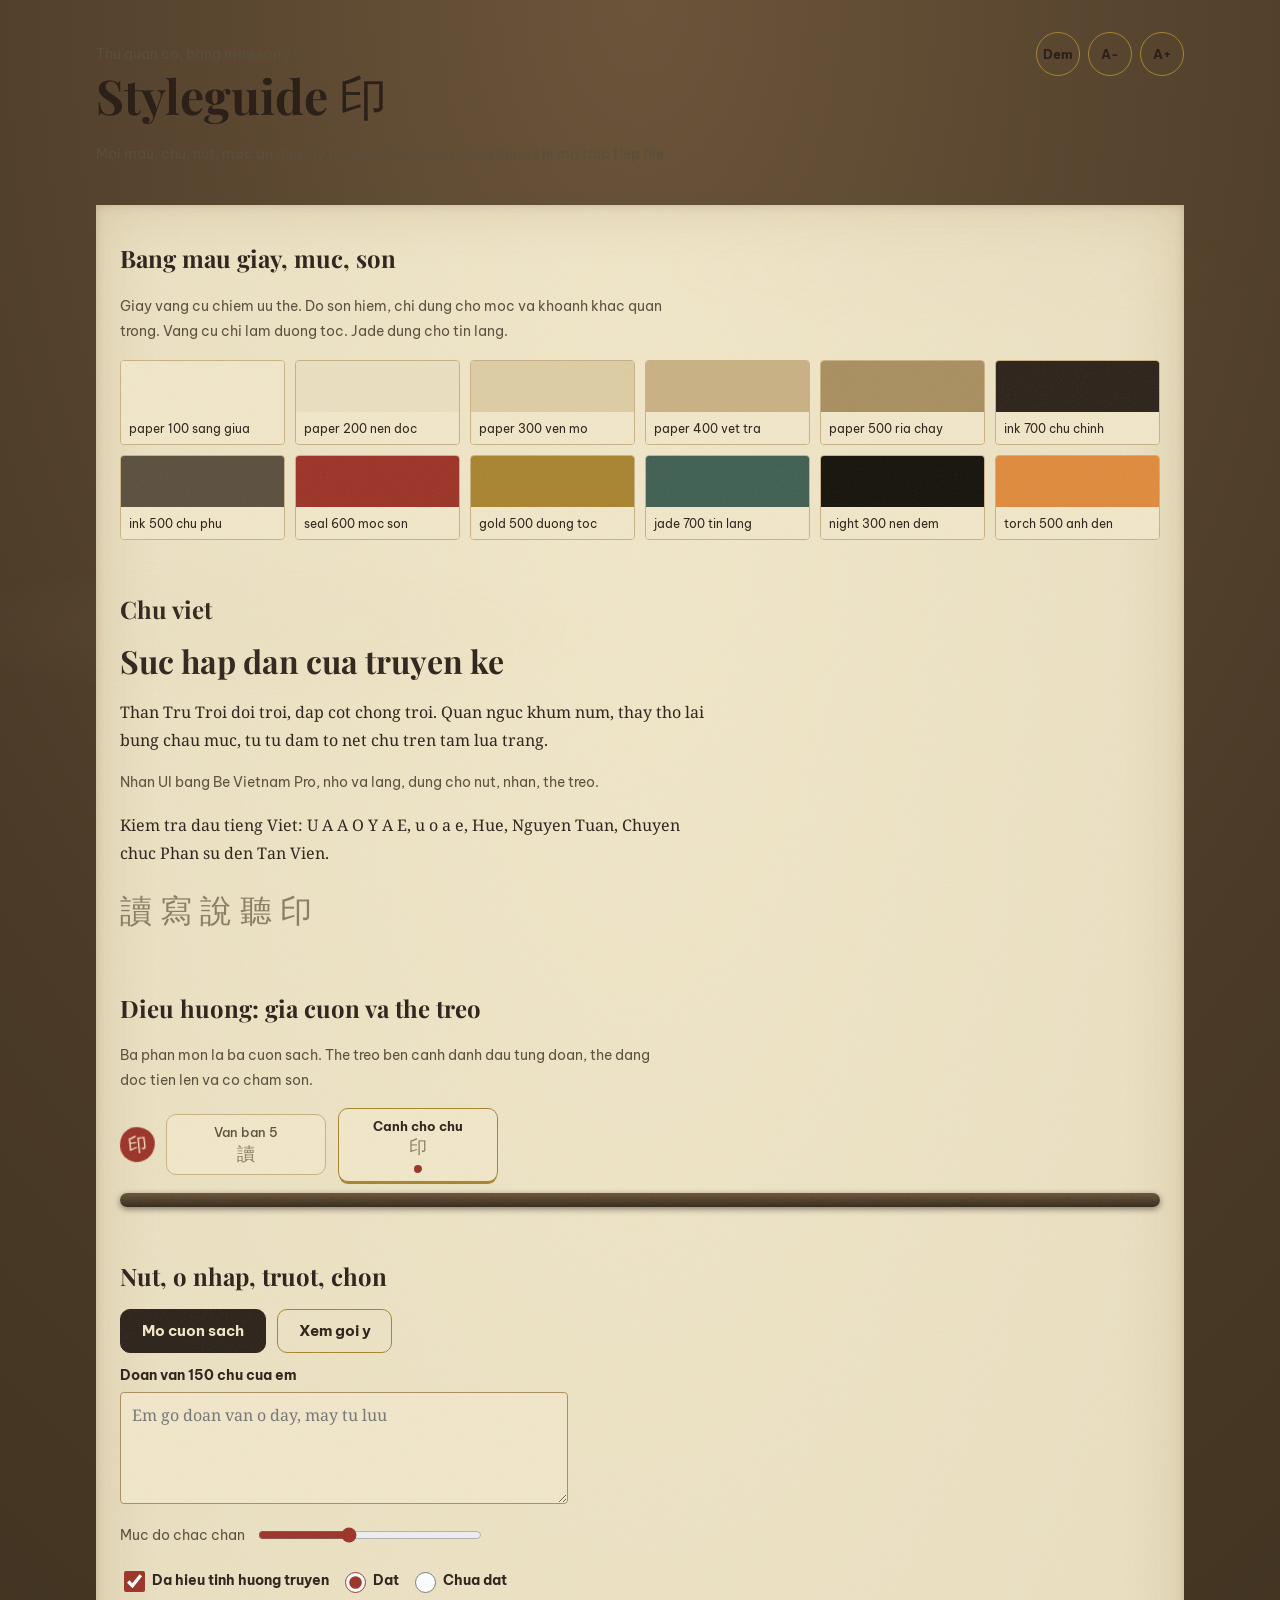
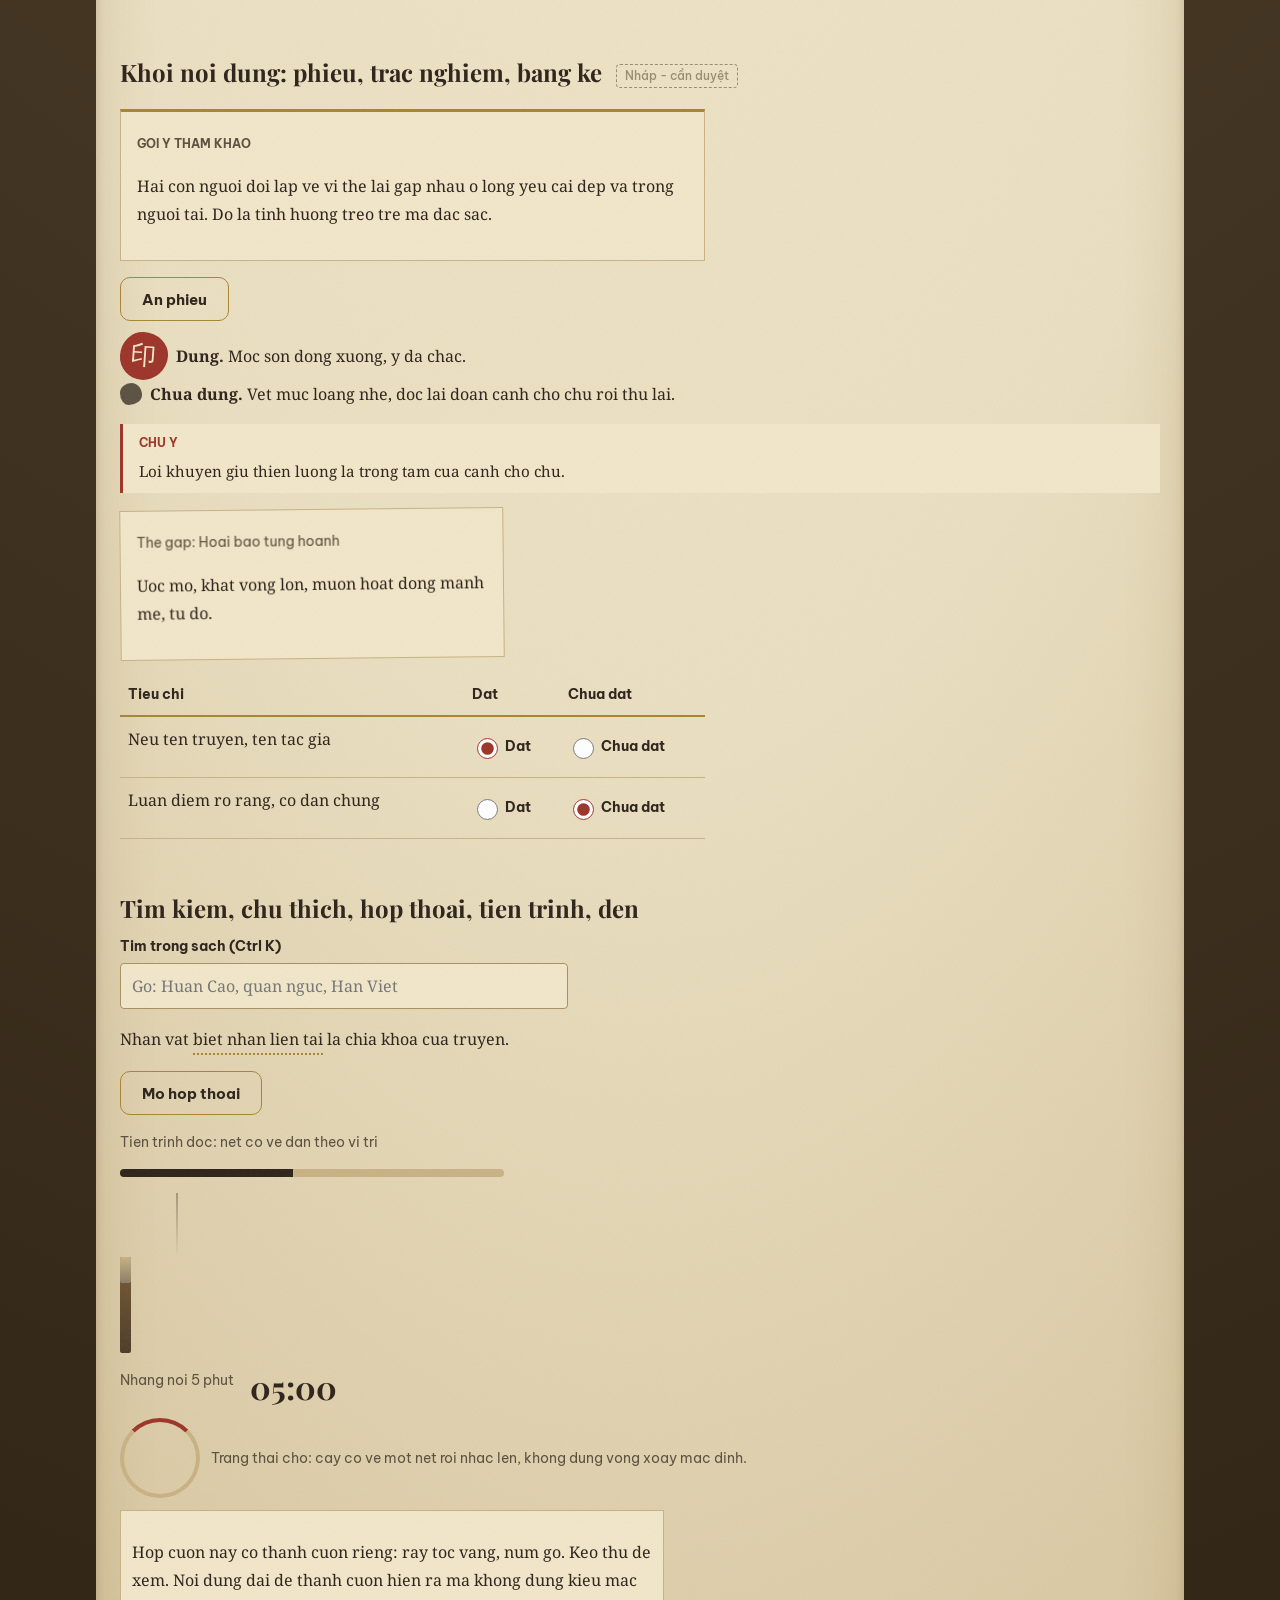
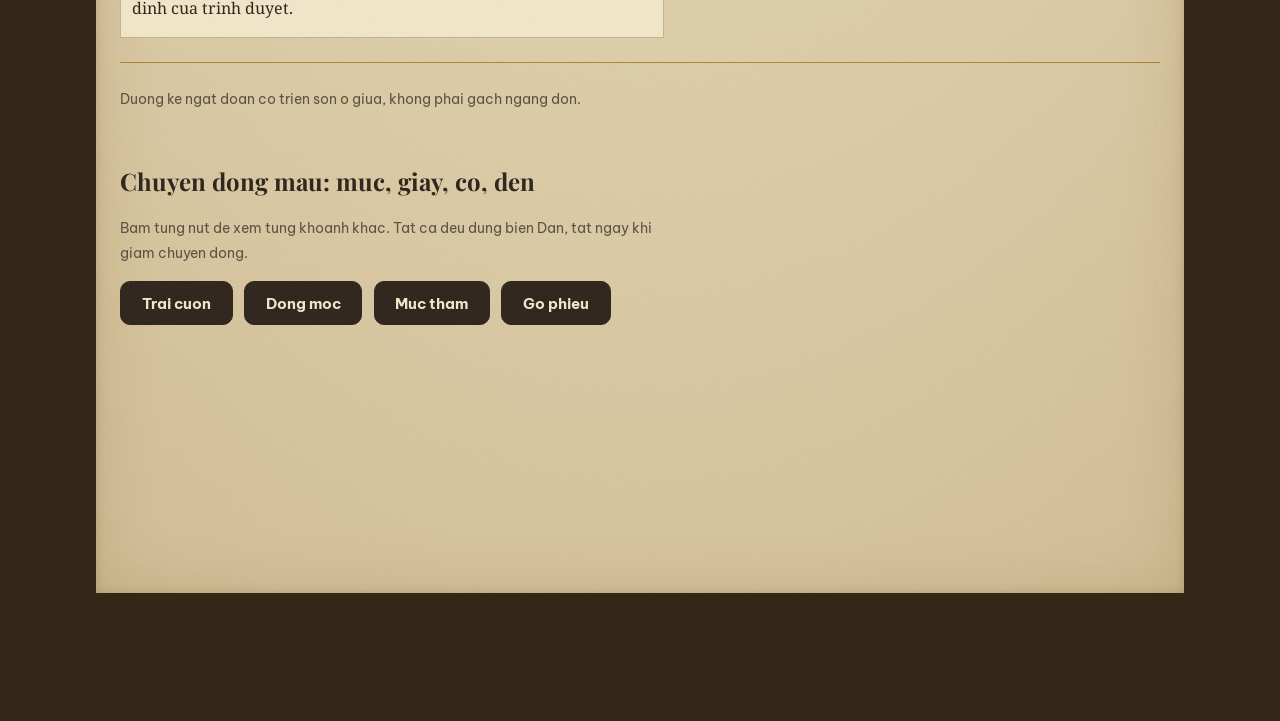
==== styleguide.html @ 4fb8e32a "Initial commit" ====
<!DOCTYPE html>
<html lang="vi" data-theme="light" data-fs="medium">
<head>
<meta charset="utf-8">
<meta name="viewport" content="width=device-width, initial-scale=1">
<title>Styleguide Thu Quan Co</title>
<link rel="preconnect" href="https://fonts.googleapis.com">
<link rel="preconnect" href="https://fonts.gstatic.com" crossorigin>
<link href="https://fonts.googleapis.com/css2?family=Playfair+Display:ital,wght@0,600;0,700;1,600&family=Noto+Serif:ital,wght@0,400;0,600;1,400&family=Be+Vietnam+Pro:wght@400;500;700&display=swap" rel="stylesheet">
<link rel="stylesheet" href="css/thu-quan-tokens.css">
<link rel="stylesheet" href="css/thu-quan.css">
<style>
.sg-wrap{max-width:70rem;margin:0 auto;padding:2rem 1rem 6rem}
.sg-scroll{padding:2rem 1.5rem;margin:0 0 2rem}
.sg-sec{margin:0 0 3rem}
.sg-sec > h2{font-family:var(--font-display);font-size:1.5rem;margin:0 0 .4rem}
.sg-sec > p.lead{color:var(--text-quiet);font-family:var(--font-ui);font-size:.9rem;max-width:62ch}
.swatches{display:grid;grid-template-columns:repeat(auto-fill,minmax(9rem,1fr));gap:.6rem;margin-top:1rem}
.swatch{border:1px solid var(--line-soft);border-radius:var(--radius-seal);overflow:hidden}
.swatch i{display:block;height:3.2rem}
.swatch span{display:block;font-family:var(--font-ui);font-size:.75rem;padding:.35rem .5rem;background:var(--slip-bg)}
.type-d{font-family:var(--font-display);font-weight:700;font-size:2rem;line-height:1.3;margin:.6rem 0}
.type-b{max-width:var(--measure)}
.type-u{font-family:var(--font-ui);font-size:.9rem;color:var(--text-quiet)}
.didac{border:1px dashed var(--line-hair);padding:.6rem .8rem;margin-top:.6rem}
.demo-row{display:flex;gap:.7rem;flex-wrap:wrap;align-items:center;margin:.7rem 0}
.scrollbox{max-height:8rem;overflow:auto;border:1px solid var(--line-soft);padding:.7rem;background:var(--slip-bg);max-width:34rem}
.prog{height:.5rem;background:var(--line-soft);border-radius:999px;overflow:hidden;max-width:24rem}
.prog>span{display:block;height:100%;width:45%;background:var(--text-ink)}
.ring{width:5rem;height:5rem;border-radius:50%;border:4px solid var(--line-soft);border-top-color:var(--state-seal);display:inline-block}
.timer-demo{display:flex;gap:1rem;align-items:flex-end}
.stick{width:.7rem;height:6rem;background:linear-gradient(180deg,#7a5a30,#4a3a27);position:relative;border-radius:2px}
.stick::before{content:"";position:absolute;top:0;left:0;right:0;height:1.6rem;background:linear-gradient(180deg,#c9b183,#8a7c64);border-radius:2px}
.smoke{display:block;width:2px;height:4rem;background:linear-gradient(180deg,var(--text-faint),transparent);margin:0 auto;opacity:.7}
input[type="range"].brush{width:14rem;accent-color:var(--state-seal)}
.flash{border:1px solid var(--slip-edge);background:var(--slip-bg);padding:1rem;max-width:24rem;transform:rotate(-.6deg)}
.modal-bg{position:fixed;inset:0;background:var(--surface-scrim);display:none;align-items:center;justify-content:center;z-index:50;padding:1rem}
.modal-bg.open{display:flex}
.modal-slip{background:var(--slip-bg);border-top:3px solid var(--line-hair);max-width:28rem;padding:1.5rem;position:relative}
.tip{position:relative;display:inline-block;border-bottom:2px dotted var(--line-hair);cursor:help}
.tip .pop{position:absolute;left:0;bottom:130%;display:none;background:var(--slip-bg);border:1px solid var(--slip-edge);padding:.5rem .7rem;font-size:.85rem;max-width:16rem;z-index:5}
.tip:hover .pop,.tip:focus-within .pop{display:block}
.rule{border:0;border-top:1px solid var(--line-hair);margin:1.5rem 0;position:relative}
.rule::after{content:"";position:absolute;left:50%;top:-5px;width:9px;height:9px;background:var(--state-seal);transform:translateX(-50%) rotate(45deg);border-radius:2px}
.sg-head{display:flex;flex-wrap:wrap;gap:1rem;align-items:baseline;justify-content:space-between;margin-bottom:1.5rem}
.sg-head h1{font-family:var(--font-display);font-size:clamp(2rem,5vw,3rem);margin:0;line-height:1.2}
</style>
</head>
<body>
<div class="mist" aria-hidden="true"></div>
<a class="skip-link" href="#sg-main">Bo qua toi noi dung</a>
<div class="sg-wrap">
  <div class="sg-head">
    <div>
      <p class="type-u" style="margin:0">Thu quan co, bang mau song</p>
      <h1>Styleguide <span class="han" aria-hidden="true">印</span></h1>
      <p class="type-u">Moi mau, chu, nut, moc an deu lay tu token. Trang nay dung duoc khi mo truc tiep file.</p>
    </div>
    <div class="desk-tools" role="group" aria-label="Tuy chinh hien thi">
      <button type="button" id="sg-lamp" aria-pressed="false">Dem</button>
      <button type="button" id="sg-dec" aria-label="Giam co chu">A-</button>
      <button type="button" id="sg-inc" aria-label="Tang co chu">A+</button>
    </div>
  </div>

  <div class="scroll-paper grain sg-scroll">
    <section class="sg-sec" aria-labelledby="sg-palette">
      <h2 id="sg-palette">Bang mau giay, muc, son</h2>
      <p class="lead">Giay vang cu chiem uu the. Do son hiem, chi dung cho moc va khoanh khac quan trong. Vang cu chi lam duong toc. Jade dung cho tin lang.</p>
      <div class="swatches">
        <div class="swatch"><i style="background:var(--paper-100)"></i><span>paper 100 sang giua</span></div>
        <div class="swatch"><i style="background:var(--paper-200)"></i><span>paper 200 nen doc</span></div>
        <div class="swatch"><i style="background:var(--paper-300)"></i><span>paper 300 ven mo</span></div>
        <div class="swatch"><i style="background:var(--paper-400)"></i><span>paper 400 vet tra</span></div>
        <div class="swatch"><i style="background:var(--paper-500)"></i><span>paper 500 ria chay</span></div>
        <div class="swatch"><i style="background:var(--ink-700)"></i><span>ink 700 chu chinh</span></div>
        <div class="swatch"><i style="background:var(--ink-500)"></i><span>ink 500 chu phu</span></div>
        <div class="swatch"><i style="background:var(--seal-600)"></i><span>seal 600 moc son</span></div>
        <div class="swatch"><i style="background:var(--gold-500)"></i><span>gold 500 duong toc</span></div>
        <div class="swatch"><i style="background:var(--jade-700)"></i><span>jade 700 tin lang</span></div>
        <div class="swatch"><i style="background:var(--night-300)"></i><span>night 300 nen dem</span></div>
        <div class="swatch"><i style="background:var(--torch-500)"></i><span>torch 500 anh den</span></div>
      </div>
    </section>

    <section class="sg-sec" aria-labelledby="sg-type">
      <h2 id="sg-type">Chu viet</h2>
      <p class="type-d">Suc hap dan cua truyen ke</p>
      <p class="type-b">Than Tru Troi doi troi, dap cot chong troi. Quan nguc khum num, thay tho lai bung chau muc, tu tu dam to net chu tren tam lua trang.</p>
      <p class="type-u">Nhan UI bang Be Vietnam Pro, nho va lang, dung cho nut, nhan, the treo.</p>
      <p class="diac type-b">Kiem tra dau tieng Viet: U  A  A  O  Y  A  E,  u o a e, Hue, Nguyen Tuan, Chuyen chuc Phan su den Tan Vien.</p>
      <p class="type-b"><span class="han" aria-hidden="true" style="font-size:2rem;color:var(--text-faint)">讀 寫 說 聽 印</span></p>
    </section>

    <section class="sg-sec" aria-labelledby="sg-nav">
      <h2 id="sg-nav">Dieu huong: gia cuon va the treo</h2>
      <p class="lead">Ba phan mon la ba cuon sach. The treo ben canh danh dau tung doan, the dang doc tien len va co cham son.</p>
      <div class="demo-row">
        <span class="seal-mini" aria-hidden="true">印</span>
        <span class="tag-link" style="min-width:10rem">Van ban 5<span class="han" aria-hidden="true">讀</span></span>
        <span class="tag-link" aria-current="true" style="min-width:10rem">Canh cho chu<span class="han" aria-hidden="true">印</span></span>
      </div>
      <div class="rack-bar" aria-hidden="true"></div>
    </section>

    <section class="sg-sec" aria-labelledby="sg-ctl">
      <h2 id="sg-ctl">Nut, o nhap, truot, chon</h2>
      <div class="demo-row">
        <button class="btn-brush" type="button">Mo cuon sach</button>
        <button class="btn-brush ghost" type="button">Xem goi y</button>
      </div>
      <div class="field" style="max-width:28rem">
        <label for="sg-ta">Doan van 150 chu cua em</label>
        <textarea id="sg-ta" placeholder="Em go doan van o day, may tu luu"></textarea>
      </div>
      <div class="demo-row">
        <label class="type-u" for="sg-range">Muc do chac chan</label>
        <input class="brush" id="sg-range" type="range" min="0" max="100" value="40">
      </div>
      <div class="demo-row">
        <label class="seal-radio"><input type="checkbox" checked>Da hieu tinh huong truyen</label>
        <label class="seal-radio"><input type="radio" name="sg-r" checked>Dat</label>
        <label class="seal-radio"><input type="radio" name="sg-r">Chua dat</label>
      </div>
    </section>

    <section class="sg-sec" aria-labelledby="sg-blocks">
      <h2 id="sg-blocks">Khoi noi dung: phieu, trac nghiem, bang ke <span class="stamp-draft">Nháp - cần duyệt</span></h2>
      <div class="slip" id="sg-slip">
        <span class="lbl">Goi y tham khao</span>
        <p class="type-b">Hai con nguoi doi lap ve vi the lai gap nhau o long yeu cai dep va trong nguoi tai. Do la tinh huong treo tre ma dac sac.</p>
      </div>
      <div class="demo-row">
        <button class="btn-brush ghost" type="button" id="sg-slip-btn" aria-expanded="true">An phieu</button>
      </div>
      <div class="quiz-ok"><span class="seal-press" aria-hidden="true">印</span><p class="type-b" style="margin:0"><strong>Dung.</strong> Moc son dong xuong, y da chac.</p></div>
      <div class="quiz-no"><span class="blot" aria-hidden="true"></span><p class="type-b" style="margin:0"><strong>Chua dung.</strong> Vet muc loang nhe, doc lai doan canh cho chu roi thu lai.</p></div>
      <div class="margin-note"><span class="lbl">Chu y</span>Loi khuyen giu thien luong la trong tam cua canh cho chu.</div>
      <div class="flash"><span class="lbl type-u">The gap: Hoai bao tung hoanh</span><p class="type-b">Uoc mo, khat vong lon, muon hoat dong manh me, tu do.</p></div>
      <table class="ruled">
        <tr><th>Tieu chi</th><th>Dat</th><th>Chua dat</th></tr>
        <tr><td>Neu ten truyen, ten tac gia</td><td><label class="seal-radio"><input type="radio" name="sg-t1" checked>Dat</label></td><td><label class="seal-radio"><input type="radio" name="sg-t1">Chua dat</label></td></tr>
        <tr><td>Luan diem ro rang, co dan chung</td><td><label class="seal-radio"><input type="radio" name="sg-t2">Dat</label></td><td><label class="seal-radio"><input type="radio" name="sg-t2" checked>Chua dat</label></td></tr>
      </table>
    </section>

    <section class="sg-sec" aria-labelledby="sg-find">
      <h2 id="sg-find">Tim kiem, chu thich, hop thoai, tien trinh, den</h2>
      <div class="field" style="max-width:28rem">
        <label for="sg-q">Tim trong sach (Ctrl K)</label>
        <input type="text" id="sg-q" placeholder="Go: Huan Cao, quan nguc, Han Viet">
      </div>
      <p class="type-b">Nhan vat <span class="tip" tabindex="0">biet nhan lien tai<span class="pop">Biet nhin nguoi tai, thuong nguoi tai. Loi Huan Cao cam tam long quan nguc.</span></span> la chia khoa cua truyen.</p>
      <div class="demo-row">
        <button class="btn-brush ghost" type="button" id="sg-modal-btn">Mo hop thoai</button>
      </div>
      <p class="type-u">Tien trinh doc: net co ve dan theo vi tri</p>
      <div class="prog" aria-hidden="true"><span></span></div>
      <div class="timer-demo" style="margin-top:1rem">
        <div style="text-align:center"><span class="smoke" aria-hidden="true"></span><div class="stick" aria-hidden="true"></div><p class="type-u">Nhang noi 5 phut</p></div>
        <p class="type-d" style="margin:0">05:00</p>
      </div>
      <div class="demo-row"><span class="ring" aria-hidden="true"></span><p class="type-u">Trang thai cho: cay co ve mot net roi nhac len, khong dung vong xoay mac dinh.</p></div>
      <div class="scrollbox" tabindex="0">
        <p class="type-b">Hop cuon nay co thanh cuon rieng: ray toc vang, num go. Keo thu de xem. Noi dung dai de thanh cuon hien ra ma khong dung kieu mac dinh cua trinh duyet.</p>
        <p class="type-b">Dem ay trai giam tinh Son chi con vang tieng mo tren vong canh. Khoi boc toa cay mat nhu dam chay nha. Anh sang do ruc cua bo duoc ro len ba cai dau nguoi cham chu tren tam lua trang.</p>
      </div>
      <hr class="rule">
      <p class="type-u">Duong ke ngat doan co trien son o giua, khong phai gach ngang don.</p>
    </section>

    <section class="sg-sec" aria-labelledby="sg-motion">
      <h2 id="sg-motion">Chuyen dong mau: muc, giay, co, den</h2>
      <p class="lead">Bam tung nut de xem tung khoanh khac. Tat ca deu dung bien Dan, tat ngay khi giam chuyen dong.</p>
      <div class="demo-row">
        <button class="btn-brush" type="button" id="m-unroll">Trai cuon</button>
        <button class="btn-brush" type="button" id="m-seal">Dong moc</button>
        <button class="btn-brush" type="button" id="m-soak">Muc tham</button>
        <button class="btn-brush" type="button" id="m-slip">Go phieu</button>
      </div>
      <div class="scroll-paper grain unroll-in" id="m-paper" style="border:1px solid var(--line-soft);padding:1rem;max-width:30rem">
        <p class="type-b ink-soak" id="m-ink">Tam lua trang trai ra. Net chu vuong van hien dan nhu muc vua tham giay.</p>
        <p style="margin:.4rem 0"><span class="seal-press seal-drop" id="m-seal-el" aria-hidden="true">印</span></p>
        <div class="slip-fold" id="m-fold"><div><div class="slip"><span class="lbl">Phieu an</span><p class="type-b">Mieng giay duoc rut ra va mo phang, khong phai bat tat dot ngot.</p></div></div></div>
      </div>
    </section>
  </div>
</div>

<div class="modal-bg" id="sg-modal" role="dialog" aria-modal="true" aria-label="Hop thoai mau">
  <div class="modal-slip">
    <span class="lbl type-u">To giay dat tren ban</span>
    <h2 style="font-family:var(--font-display);margin:.3rem 0">Canh cho chu</h2>
    <p class="type-b">Day la hop thoai mau: mot to giay dat giua ban, nen mo la ban doc, dong bang nut ben duoi.</p>
    <button class="btn-brush" type="button" id="sg-modal-close">Gap giay lai</button>
  </div>
</div>

<script>
(function () {
  "use strict";
  var root = document.documentElement;
  var lamp = document.getElementById("sg-lamp");
  function syncLamp() {
    var dark = root.getAttribute("data-theme") === "dark";
    lamp.textContent = dark ? "Sang" : "Dem";
    lamp.setAttribute("aria-pressed", String(dark));
  }
  syncLamp();
  lamp.addEventListener("click", function () {
    var next = root.getAttribute("data-theme") === "dark" ? "light" : "dark";
    root.setAttribute("data-theme", next);
    syncLamp();
  });
  var order = ["small", "medium", "large"];
  document.getElementById("sg-inc").addEventListener("click", function () {
    var i = Math.min(order.length - 1, order.indexOf(root.getAttribute("data-fs")) + 1);
    root.setAttribute("data-fs", order[i]);
  });
  document.getElementById("sg-dec").addEventListener("click", function () {
    var i = Math.max(0, order.indexOf(root.getAttribute("data-fs")) - 1);
    root.setAttribute("data-fs", order[i]);
  });
  var slip = document.getElementById("sg-slip");
  var slipBtn = document.getElementById("sg-slip-btn");
  slipBtn.addEventListener("click", function () {
    var hidden = slip.style.display === "none";
    slip.style.display = hidden ? "" : "none";
    slipBtn.textContent = hidden ? "An phieu" : "Mo phieu";
    slipBtn.setAttribute("aria-expanded", String(hidden));
  });
  var modal = document.getElementById("sg-modal");
  document.getElementById("sg-modal-btn").addEventListener("click", function () {
    modal.classList.add("open");
    document.getElementById("sg-modal-close").focus();
  });
  document.getElementById("sg-modal-close").addEventListener("click", function () {
    modal.classList.remove("open");
    document.getElementById("sg-modal-btn").focus();
  });
  modal.addEventListener("click", function (e) {
    if (e.target === modal) modal.classList.remove("open");
  });
  document.addEventListener("keydown", function (e) {
    if ((e.ctrlKey || e.metaKey) && e.key.toLowerCase() === "k") {
      e.preventDefault();
      document.getElementById("sg-q").focus();
    }
    if (e.key === "Escape") modal.classList.remove("open");
  });
  function replay(id) {
    var n = document.getElementById(id);
    n.classList.remove("open");
    n.classList.remove("pressed");
    void n.offsetWidth;
    if (id === "m-seal-el") {
      n.classList.add("seal-drop");
      n.classList.add("pressed");
    } else {
      n.classList.add("open");
    }
    if (id === "m-ink") {
      n.style.animation = "none";
      void n.offsetWidth;
      n.style.animation = "";
    }
  }
  document.getElementById("m-unroll").addEventListener("click", function () { replay("m-paper"); });
  document.getElementById("m-seal").addEventListener("click", function () { replay("m-seal-el"); });
  document.getElementById("m-soak").addEventListener("click", function () { replay("m-ink"); });
  document.getElementById("m-slip").addEventListener("click", function () {
    document.getElementById("m-fold").classList.toggle("open");
  });
})();
</script>
</body>
</html>
---- css/thu-quan-tokens.css ----
/* thu-quan-tokens.css
   "Thu quan co" design tokens. Three layers: primitive, semantic, component.
   style-brief.md wins on style. Every color, font, radius, texture and
   duration used by the site comes from this file. */

:root {
  color-scheme: light;

  /* ---- Primitive: paper scale (luminous center to tea-stained edge) ---- */
  --paper-100: #f2e7c9;
  --paper-200: #eadfc0;
  --paper-300: #ddcda4;
  --paper-400: #c9b183;
  --paper-500: #a98f5f;

  /* ---- Primitive: desk scale, the room by day ---- */
  --desk-100: #6b543a;
  --desk-200: #4a3a27;
  --desk-300: #332818;

  /* ---- Primitive: night scale, the same room by lamplight ---- */
  --night-100: #2a2114;
  --night-200: #1c160d;
  --night-300: #14100a;
  --night-ink: #ece0c3;
  --night-scroll: #3a2f1d;
  --night-scroll-lit: #4a3c24;

  /* ---- Primitive: ink scale ---- */
  --ink-900: #241c12;
  --ink-700: #2b2118;
  --ink-500: #5a4f3d;
  --ink-300: #8a7c64;

  /* ---- Primitive: rare accents (seal red is meaningful, never ordinary) ---- */
  --seal-600: #9c3226;
  --seal-500: #b04432;
  --gold-500: #a8842f;
  --gold-300: #c8ab63;
  --jade-700: #3f5f52;
  --jade-300: #9dc0ae;
  --torch-500: #e08a3c;

  /* ---- Primitive: type (self-hosted faces are declared below) ----
     All three stacks fully cover Vietnamese stacked diacritics
     (ầ ế ề ấ ể ờ ỗ ự …); every stack ends in a generic. */
  --font-display: "Playfair Display", "Be Vietnam Pro", "Noto Serif", Georgia, serif;
  --font-body: "Noto Serif", "Be Vietnam Pro", Georgia, serif;
  --font-ui: "Be Vietnam Pro", "Segoe UI", system-ui, sans-serif;
  --font-han: "Kaiti SC", "STKaiti", "KaiTi", "SimSun", serif;

  /* ---- Primitive: space (density 3, generous, reading first) ---- */
  --space-1: 0.25rem;
  --space-2: 0.5rem;
  --space-4: 1rem;
  --space-8: 2rem;
  --space-16: 4rem;
  --measure: 65ch;

  /* ---- Primitive: shape (one system: scrolls square, tags soft) ---- */
  --radius-tag: 10px;
  --radius-seal: 4px;

  /* ---- Primitive: motion ---- */
  --dur-instant: 120ms;
  --dur-brush: 480ms;
  --dur-unroll: 800ms;
  --ease-settle: cubic-bezier(0.16, 1, 0.3, 1);
  --ease-press: cubic-bezier(0.34, 1.4, 0.64, 1);

  /* ---- Semantic: meaning, what components actually use ---- */
  --surface-desk: var(--desk-200);
  --surface-scroll: var(--paper-200);
  --surface-scroll-lit: var(--paper-100);
  --surface-tag: var(--paper-100);
  --surface-box: var(--paper-300);
  --surface-qa: #f7efdb;
  --surface-scrim: rgb(36 28 18 / 0.55);
  --text-ink: var(--ink-700);
  --text-quiet: var(--ink-500);
  --text-faint: var(--ink-300);
  --line-hair: var(--gold-500);
  --line-soft: var(--paper-400);
  --state-seal: var(--seal-600);
  --state-info: var(--jade-700);
  --tint-active: rgb(156 50 38 / 0.10);
  --on-seal: var(--paper-100);
  --focus-ring: var(--seal-500);

  /* ---- Component tokens ---- */
  --btn-ink-bg: var(--ink-700);
  --btn-ink-fg: var(--paper-100);
  --btn-ghost-line: var(--gold-500);
  --input-bg: var(--paper-100);
  --input-line: var(--paper-500);
  --slip-bg: var(--paper-100);
  --slip-edge: var(--paper-400);
  --shadow-outer: 0 0 0 rgb(20 12 4 / 0);

  /* ---- Cine (torch-lit story moment, dark in both themes) ---- */
  --surface-cine-hi: rgb(20 12 5 / 0.88);
  --surface-cine-lo: rgb(20 12 5 / 0.94);
  --text-cine: #f0e3c2;
  --text-cine-soft: #e8d5a8;
  --text-cine-bright: #f5e8c8;
  --line-cine: #5a3c1c;

  /* ---- Rack shadow, dark roller, drifting mist ---- */
  --shadow-rack: rgb(20 12 4 / 0.5);
  --roller-dark-hi: #3a2d18;
  --roller-dark-lo: #0d0a06;
  --mist-hi: rgb(230 210 170 / 0.10);
  --mist-lo: rgb(230 210 170 / 0.08);

  /* ---- Faint watermark pattern pressed into the desk ----
     Geometry (data-URI SVG masks) lives in css/patterns.css; these are the
     knobs: ink color per theme, layer opacity, tile density, drift timing. */
  --pattern-ink-fine: rgb(242 231 201 / 0.055);
  --pattern-ink-mega: rgb(233 216 176 / 0.08);
  --pattern-opacity: 1;
  --pattern-tile-fine: 144px;
  --pattern-tile-mega: 640px;
  --pattern-drift-fine: 90s;
  --pattern-drift-mega: 120s;
}

html[data-theme="dark"] {
  color-scheme: dark;
  --surface-desk: var(--night-300);
  --surface-scroll: var(--night-scroll);
  --surface-scroll-lit: var(--night-scroll-lit);
  --surface-tag: var(--night-100);
  --surface-box: #241d10;
  --surface-qa: #3f331f;
  --surface-scrim: rgb(10 7 4 / 0.62);
  --text-ink: var(--night-ink);
  --text-quiet: #c9b98f;
  --text-faint: #9a8a68;
  --line-hair: var(--gold-300);
  --line-soft: #5a4c30;
  --state-seal: #d46954;
  --state-info: var(--jade-300);
  --tint-active: rgb(212 105 84 / 0.16);
  --on-seal: var(--night-200);
  --focus-ring: var(--torch-500);
  --btn-ink-bg: var(--night-ink);
  --btn-ink-fg: var(--night-200);
  --btn-ghost-line: var(--gold-300);
  --input-bg: var(--night-100);
  --input-line: #5a4c30;
  --slip-bg: var(--night-100);
  --slip-edge: #5a4c30;
  /* Lamplit desk: old-gold watermark, a touch lighter than day since the
     lacquer desk is near-black */
  --pattern-ink-fine: rgb(200 171 99 / 0.05);
  --pattern-ink-mega: rgb(200 171 99 / 0.075);
}

/* ==========================================================================
   Self-hosted fonts (downloaded by tools/fetch_fonts.py).
   Vietnamese subset carries the stacked diacritics (U+1EA0-1EF9, the
   horn/breve/tilde precomposed letters); latin + latin-ext complete the
   script. font-display: swap so text paints immediately.
   ========================================================================== */

/* Be Vietnam Pro — UI, buttons, labels */
@font-face {
  font-family: "Be Vietnam Pro";
  font-style: normal;
  font-weight: 400;
  font-display: swap;
  src: url('fonts/BeVietnamPro-400-vietnamese.woff2') format('woff2');
  unicode-range: U+0102-0103, U+0110-0111, U+0128-0129, U+0168-0169, U+01A0-01A1, U+01AF-01B0, U+0300-0301, U+0303-0304, U+0308-0309, U+0323, U+0329, U+1EA0-1EF9, U+20AB;
}
@font-face {
  font-family: "Be Vietnam Pro";
  font-style: normal;
  font-weight: 400;
  font-display: swap;
  src: url('fonts/BeVietnamPro-400-latin-ext.woff2') format('woff2');
  unicode-range: U+0100-02BA, U+02BD-02C5, U+02C7-02CC, U+02CE-02D7, U+02DD-02FF, U+0304, U+0308, U+0329, U+1D00-1DBF, U+1E00-1E9F, U+1EF2-1EFF, U+2020, U+20A0-20AB, U+20AD-20C4, U+2113, U+2C60-2C7F, U+A720-A7FF;
}
@font-face {
  font-family: "Be Vietnam Pro";
  font-style: normal;
  font-weight: 400;
  font-display: swap;
  src: url('fonts/BeVietnamPro-400-latin.woff2') format('woff2');
  unicode-range: U+0000-00FF, U+0131, U+0152-0153, U+02BB-02BC, U+02C6, U+02DA, U+02DC, U+0304, U+0308, U+0329, U+2000-206F, U+20AC, U+2122, U+2191, U+2193, U+2212, U+2215, U+FEFF, U+FFFD;
}
@font-face {
  font-family: "Be Vietnam Pro";
  font-style: normal;
  font-weight: 500;
  font-display: swap;
  src: url('fonts/BeVietnamPro-500-vietnamese.woff2') format('woff2');
  unicode-range: U+0102-0103, U+0110-0111, U+0128-0129, U+0168-0169, U+01A0-01A1, U+01AF-01B0, U+0300-0301, U+0303-0304, U+0308-0309, U+0323, U+0329, U+1EA0-1EF9, U+20AB;
}
@font-face {
  font-family: "Be Vietnam Pro";
  font-style: normal;
  font-weight: 500;
  font-display: swap;
  src: url('fonts/BeVietnamPro-500-latin-ext.woff2') format('woff2');
  unicode-range: U+0100-02BA, U+02BD-02C5, U+02C7-02CC, U+02CE-02D7, U+02DD-02FF, U+0304, U+0308, U+0329, U+1D00-1DBF, U+1E00-1E9F, U+1EF2-1EFF, U+2020, U+20A0-20AB, U+20AD-20C4, U+2113, U+2C60-2C7F, U+A720-A7FF;
}
@font-face {
  font-family: "Be Vietnam Pro";
  font-style: normal;
  font-weight: 500;
  font-display: swap;
  src: url('fonts/BeVietnamPro-500-latin.woff2') format('woff2');
  unicode-range: U+0000-00FF, U+0131, U+0152-0153, U+02BB-02BC, U+02C6, U+02DA, U+02DC, U+0304, U+0308, U+0329, U+2000-206F, U+20AC, U+2122, U+2191, U+2193, U+2212, U+2215, U+FEFF, U+FFFD;
}
@font-face {
  font-family: "Be Vietnam Pro";
  font-style: normal;
  font-weight: 700;
  font-display: swap;
  src: url('fonts/BeVietnamPro-700-vietnamese.woff2') format('woff2');
  unicode-range: U+0102-0103, U+0110-0111, U+0128-0129, U+0168-0169, U+01A0-01A1, U+01AF-01B0, U+0300-0301, U+0303-0304, U+0308-0309, U+0323, U+0329, U+1EA0-1EF9, U+20AB;
}
@font-face {
  font-family: "Be Vietnam Pro";
  font-style: normal;
  font-weight: 700;
  font-display: swap;
  src: url('fonts/BeVietnamPro-700-latin-ext.woff2') format('woff2');
  unicode-range: U+0100-02BA, U+02BD-02C5, U+02C7-02CC, U+02CE-02D7, U+02DD-02FF, U+0304, U+0308, U+0329, U+1D00-1DBF, U+1E00-1E9F, U+1EF2-1EFF, U+2020, U+20A0-20AB, U+20AD-20C4, U+2113, U+2C60-2C7F, U+A720-A7FF;
}
@font-face {
  font-family: "Be Vietnam Pro";
  font-style: normal;
  font-weight: 700;
  font-display: swap;
  src: url('fonts/BeVietnamPro-700-latin.woff2') format('woff2');
  unicode-range: U+0000-00FF, U+0131, U+0152-0153, U+02BB-02BC, U+02C6, U+02DA, U+02DC, U+0304, U+0308, U+0329, U+2000-206F, U+20AC, U+2122, U+2191, U+2193, U+2212, U+2215, U+FEFF, U+FFFD;
}

/* Noto Serif — body text */
@font-face {
  font-family: "Noto Serif";
  font-style: normal;
  font-weight: 400;
  font-display: swap;
  src: url('fonts/NotoSerif-400-vietnamese.woff2') format('woff2');
  unicode-range: U+0102-0103, U+0110-0111, U+0128-0129, U+0168-0169, U+01A0-01A1, U+01AF-01B0, U+0300-0301, U+0303-0304, U+0308-0309, U+0323, U+0329, U+1EA0-1EF9, U+20AB;
}
@font-face {
  font-family: "Noto Serif";
  font-style: normal;
  font-weight: 400;
  font-display: swap;
  src: url('fonts/NotoSerif-400-latin-ext.woff2') format('woff2');
  unicode-range: U+0100-02BA, U+02BD-02C5, U+02C7-02CC, U+02CE-02D7, U+02DD-02FF, U+0304, U+0308, U+0329, U+1D00-1DBF, U+1E00-1E9F, U+1EF2-1EFF, U+2020, U+20A0-20AB, U+20AD-20C4, U+2113, U+2C60-2C7F, U+A720-A7FF;
}
@font-face {
  font-family: "Noto Serif";
  font-style: normal;
  font-weight: 400;
  font-display: swap;
  src: url('fonts/NotoSerif-400-latin.woff2') format('woff2');
  unicode-range: U+0000-00FF, U+0131, U+0152-0153, U+02BB-02BC, U+02C6, U+02DA, U+02DC, U+0304, U+0308, U+0329, U+2000-206F, U+20AC, U+2122, U+2191, U+2193, U+2212, U+2215, U+FEFF, U+FFFD;
}
@font-face {
  font-family: "Noto Serif";
  font-style: normal;
  font-weight: 600;
  font-display: swap;
  src: url('fonts/NotoSerif-600-vietnamese.woff2') format('woff2');
  unicode-range: U+0102-0103, U+0110-0111, U+0128-0129, U+0168-0169, U+01A0-01A1, U+01AF-01B0, U+0300-0301, U+0303-0304, U+0308-0309, U+0323, U+0329, U+1EA0-1EF9, U+20AB;
}
@font-face {
  font-family: "Noto Serif";
  font-style: normal;
  font-weight: 600;
  font-display: swap;
  src: url('fonts/NotoSerif-600-latin-ext.woff2') format('woff2');
  unicode-range: U+0100-02BA, U+02BD-02C5, U+02C7-02CC, U+02CE-02D7, U+02DD-02FF, U+0304, U+0308, U+0329, U+1D00-1DBF, U+1E00-1E9F, U+1EF2-1EFF, U+2020, U+20A0-20AB, U+20AD-20C4, U+2113, U+2C60-2C7F, U+A720-A7FF;
}
@font-face {
  font-family: "Noto Serif";
  font-style: normal;
  font-weight: 600;
  font-display: swap;
  src: url('fonts/NotoSerif-600-latin.woff2') format('woff2');
  unicode-range: U+0000-00FF, U+0131, U+0152-0153, U+02BB-02BC, U+02C6, U+02DA, U+02DC, U+0304, U+0308, U+0329, U+2000-206F, U+20AC, U+2122, U+2191, U+2193, U+2212, U+2215, U+FEFF, U+FFFD;
}
@font-face {
  font-family: "Noto Serif";
  font-style: normal;
  font-weight: 700;
  font-display: swap;
  src: url('fonts/NotoSerif-700-vietnamese.woff2') format('woff2');
  unicode-range: U+0102-0103, U+0110-0111, U+0128-0129, U+0168-0169, U+01A0-01A1, U+01AF-01B0, U+0300-0301, U+0303-0304, U+0308-0309, U+0323, U+0329, U+1EA0-1EF9, U+20AB;
}
@font-face {
  font-family: "Noto Serif";
  font-style: normal;
  font-weight: 700;
  font-display: swap;
  src: url('fonts/NotoSerif-700-latin-ext.woff2') format('woff2');
  unicode-range: U+0100-02BA, U+02BD-02C5, U+02C7-02CC, U+02CE-02D7, U+02DD-02FF, U+0304, U+0308, U+0329, U+1D00-1DBF, U+1E00-1E9F, U+1EF2-1EFF, U+2020, U+20A0-20AB, U+20AD-20C4, U+2113, U+2C60-2C7F, U+A720-A7FF;
}
@font-face {
  font-family: "Noto Serif";
  font-style: normal;
  font-weight: 700;
  font-display: swap;
  src: url('fonts/NotoSerif-700-latin.woff2') format('woff2');
  unicode-range: U+0000-00FF, U+0131, U+0152-0153, U+02BB-02BC, U+02C6, U+02DA, U+02DC, U+0304, U+0308, U+0329, U+2000-206F, U+20AC, U+2122, U+2191, U+2193, U+2212, U+2215, U+FEFF, U+FFFD;
}

/* Playfair Display — headings (glyph-tested: passes the ầ ế ề ấ ể ờ ỗ ự check) */
@font-face {
  font-family: "Playfair Display";
  font-style: normal;
  font-weight: 600;
  font-display: swap;
  src: url('fonts/PlayfairDisplay-600-vietnamese.woff2') format('woff2');
  unicode-range: U+0102-0103, U+0110-0111, U+0128-0129, U+0168-0169, U+01A0-01A1, U+01AF-01B0, U+0300-0301, U+0303-0304, U+0308-0309, U+0323, U+0329, U+1EA0-1EF9, U+20AB;
}
@font-face {
  font-family: "Playfair Display";
  font-style: normal;
  font-weight: 600;
  font-display: swap;
  src: url('fonts/PlayfairDisplay-600-latin-ext.woff2') format('woff2');
  unicode-range: U+0100-02BA, U+02BD-02C5, U+02C7-02CC, U+02CE-02D7, U+02DD-02FF, U+0304, U+0308, U+0329, U+1D00-1DBF, U+1E00-1E9F, U+1EF2-1EFF, U+2020, U+20A0-20AB, U+20AD-20C4, U+2113, U+2C60-2C7F, U+A720-A7FF;
}
@font-face {
  font-family: "Playfair Display";
  font-style: normal;
  font-weight: 600;
  font-display: swap;
  src: url('fonts/PlayfairDisplay-600-latin.woff2') format('woff2');
  unicode-range: U+0000-00FF, U+0131, U+0152-0153, U+02BB-02BC, U+02C6, U+02DA, U+02DC, U+0304, U+0308, U+0329, U+2000-206F, U+20AC, U+2122, U+2191, U+2193, U+2212, U+2215, U+FEFF, U+FFFD;
}
@font-face {
  font-family: "Playfair Display";
  font-style: normal;
  font-weight: 700;
  font-display: swap;
  src: url('fonts/PlayfairDisplay-700-vietnamese.woff2') format('woff2');
  unicode-range: U+0102-0103, U+0110-0111, U+0128-0129, U+0168-0169, U+01A0-01A1, U+01AF-01B0, U+0300-0301, U+0303-0304, U+0308-0309, U+0323, U+0329, U+1EA0-1EF9, U+20AB;
}
@font-face {
  font-family: "Playfair Display";
  font-style: normal;
  font-weight: 700;
  font-display: swap;
  src: url('fonts/PlayfairDisplay-700-latin-ext.woff2') format('woff2');
  unicode-range: U+0100-02BA, U+02BD-02C5, U+02C7-02CC, U+02CE-02D7, U+02DD-02FF, U+0304, U+0308, U+0329, U+1D00-1DBF, U+1E00-1E9F, U+1EF2-1EFF, U+2020, U+20A0-20AB, U+20AD-20C4, U+2113, U+2C60-2C7F, U+A720-A7FF;
}
@font-face {
  font-family: "Playfair Display";
  font-style: normal;
  font-weight: 700;
  font-display: swap;
  src: url('fonts/PlayfairDisplay-700-latin.woff2') format('woff2');
  unicode-range: U+0000-00FF, U+0131, U+0152-0153, U+02BB-02BC, U+02C6, U+02DA, U+02DC, U+0304, U+0308, U+0329, U+2000-206F, U+20AC, U+2122, U+2191, U+2193, U+2212, U+2215, U+FEFF, U+FFFD;
}

/* Contrast record (AA): ink on scroll about 11:1 light, 10:1 dark.
   Quiet text on scroll about 6:1 light, 5:1 dark. Seal on scroll
   about 5.4:1 light. Jade #3f5f52 chosen deep so info text passes.
   Gold is hairlines only, never text. */

/* ---- Base ---- */
* { box-sizing: border-box; }

html[data-fs="small"] { font-size: 15px; }
html[data-fs="medium"] { font-size: 16px; }
html[data-fs="large"] { font-size: 18px; }

body {
  margin: 0;
  background:
    radial-gradient(120% 60% at 50% 0%, var(--desk-100) 0%, var(--surface-desk) 55%, var(--desk-300) 140%);
  color: var(--text-ink);
  font-family: var(--font-body);
  line-height: 1.75;
}

html[data-theme="dark"] body {
  background:
    radial-gradient(90% 55% at 50% 12%, rgb(224 138 60 / 0.14) 0%, rgb(224 138 60 / 0) 60%),
    radial-gradient(120% 60% at 50% 0%, var(--night-100) 0%, var(--surface-desk) 60%, #000 140%);
}

::selection { background: var(--line-hair); color: var(--ink-900); }
html[data-theme="dark"] ::selection { color: var(--night-200); }

/* ---- Paper grain utility (one tile, static, cheap) ---- */
.grain { position: relative; }
.grain::after {
  content: "";
  position: absolute;
  inset: 0;
  pointer-events: none;
  opacity: 0.16;
  background-image: url('data:image/svg+xml;utf8,<svg xmlns="http://www.w3.org/2000/svg" width="160" height="160"><filter id="n"><feTurbulence type="fractalNoise" baseFrequency="0.9" numOctaves="2"/><feColorMatrix type="saturate" values="0"/></filter><rect width="160" height="160" filter="url(%23n)" opacity="0.55"/></svg>');
}

/* ---- Tea-stained scroll surface ----
   --shadow-outer lets a component add a drop shadow without losing these
   inset stains (custom property, declared in :root above). */
.scroll-paper {
  background:
    radial-gradient(115% 90% at 50% 8%, var(--surface-scroll-lit) 0%, var(--surface-scroll) 58%, var(--line-soft) 130%);
  box-shadow:
    var(--shadow-outer),
    inset 0 0 60px rgb(120 90 40 / 0.18),
    inset 0 0 8px rgb(90 65 25 / 0.22);
}

/* ---- Han ornament (decorative only, always aria-hidden in markup) ---- */
.han {
  font-family: var(--font-han);
  font-weight: 400;
}

/* ---- Short vertical decorative label only, never readable content ---- */
.vertical-label {
  writing-mode: vertical-rl;
  font-family: var(--font-ui);
  font-size: 0.72rem;
  color: var(--text-faint);
}

/* ---- Scrollbars belong to the world: hairline gold track, wooden knob ---- */
* {
  scrollbar-width: thin;
  scrollbar-color: var(--line-hair) transparent;
}
*::-webkit-scrollbar { width: 10px; height: 10px; }
*::-webkit-scrollbar-track { background: transparent; }
*::-webkit-scrollbar-thumb {
  background: var(--line-soft);
  border: 2px solid var(--surface-desk);
  border-radius: 8px;
}
*::-webkit-scrollbar-thumb:hover { background: var(--line-hair); }

/* ---- Focus is a visible ink ring, never removed ---- */
a:focus-visible,
button:focus-visible,
input:focus-visible,
textarea:focus-visible,
select:focus-visible,
[tabindex]:focus-visible {
  outline: 3px solid var(--focus-ring);
  outline-offset: 2px;
}

/* ---- Motion safety: every animation below has this alternative ---- */
@media (prefers-reduced-motion: reduce) {
  *,
  *::before,
  *::after {
    animation-duration: 0.01ms !important;
    animation-iteration-count: 1 !important;
    transition-duration: 0.01ms !important;
  }
  html { scroll-behavior: auto !important; }
}
@media (prefers-reduced-motion: no-preference) {
  html { scroll-behavior: smooth; }
}

.skip-link {
  position: absolute;
  left: -999px;
  top: 0;
  z-index: 99;
  padding: 0.6rem 1rem;
  background: var(--btn-ink-bg);
  color: var(--btn-ink-fg);
  font-family: var(--font-ui);
}
.skip-link:focus { left: 0; }

.visually-hidden {
  position: absolute;
  width: 1px;
  height: 1px;
  overflow: hidden;
  clip: rect(0 0 0 0);
}
---- css/thu-quan.css ----
/* thu-quan.css — "Cuộn kể chuyện" component layer.
   Uses only tokens from thu-quan-tokens.css. No raw colors, no raw fonts.
   Concepts: rack of scrolls, unrolled reading scroll, hanging câu đối tags,
   brush progress edge, ink/brush/seal motion. */

.rack-wrap {
  max-width: 70rem;
  margin: 0 auto;
  padding: var(--space-8) var(--space-4) var(--space-16);
}

/* ---------- Rack (home) ---------- */
.rack-bar {
  height: 0.9rem;
  background: linear-gradient(180deg, var(--desk-100), var(--desk-300));
  border-radius: 0.45rem;
  box-shadow: 0 2px 6px var(--shadow-rack);
}
html[data-theme="dark"] .rack-bar {
  background: linear-gradient(180deg, var(--roller-dark-hi), var(--roller-dark-lo));
}

.rack-scrolls {
  display: grid;
  grid-template-columns: 1.25fr 1fr 1fr;
  gap: var(--space-8);
  align-items: start;
  margin-top: var(--space-8);
}

.scroll-card {
  position: relative;
  display: block;
  text-decoration: none;
  color: var(--text-ink);
}
.scroll-roll {
  border-radius: var(--radius-tag);
  overflow: hidden;
  border: 1px solid var(--line-soft);
}
.scroll-roll .roller {
  height: 1.1rem;
  background: linear-gradient(180deg, var(--desk-100), var(--desk-300));
}
html[data-theme="dark"] .scroll-roll .roller {
  background: linear-gradient(180deg, var(--roller-dark-hi), var(--roller-dark-lo));
}
.scroll-sheet {
  padding: var(--space-8) var(--space-4);
  min-height: 16rem;
  display: flex;
  flex-direction: column;
  gap: var(--space-2);
  align-items: flex-start;
}
.scroll-card.lead .scroll-sheet { min-height: 20rem; }
.scroll-card.dim { opacity: 0.82; }
.scroll-card.dim .scroll-sheet { min-height: 13rem; }

.scroll-han {
  font-size: 3.2rem;
  line-height: 1;
  color: var(--text-faint);
}
.scroll-card.lead .scroll-han { font-size: 4.4rem; }
.scroll-name {
  font-family: var(--font-display);
  font-weight: 700;
  font-size: 1.6rem;
  margin: 0;
  line-height: 1.3;
}
.scroll-desc {
  font-family: var(--font-ui);
  font-size: 0.9rem;
  color: var(--text-quiet);
  margin: 0;
  max-width: 32ch;
}
.scroll-go {
  font-family: var(--font-ui);
  font-weight: 700;
  font-size: 0.9rem;
  margin-top: auto;
  border-bottom: 2px solid var(--line-hair);
  padding-bottom: 0.1rem;
}
.scroll-progress {
  height: 0.35rem;
  width: 100%;
  background: var(--line-soft);
  border-radius: 999px;
  overflow: hidden;
  margin-top: var(--space-2);
}
.scroll-progress > span {
  display: block;
  height: 100%;
  width: 30%;
  background: var(--text-ink);
  border-radius: inherit;
}
.scroll-card .seal-mini {
  position: absolute;
  top: var(--space-4);
  right: var(--space-4);
}

/* Seal: rare, pressed unevenly, never an ordinary accent */
.seal-mini, .seal-press {
  display: inline-flex;
  align-items: center;
  justify-content: center;
  background: var(--state-seal);
  color: var(--paper-100);
  font-family: var(--font-han);
  border-radius: 46% 54% 52% 48% / 52% 46% 54% 48%;
}
.seal-mini {
  width: 2.2rem;
  height: 2.2rem;
  font-size: 1.2rem;
  transform: rotate(-6deg);
}
.seal-press {
  width: 3rem;
  height: 3rem;
  font-size: 1.6rem;
  transform: rotate(4deg);
}
html[data-theme="dark"] .seal-mini,
html[data-theme="dark"] .seal-press { color: var(--night-200); }

/* ---------- Reading scroll page ---------- */
.read-head {
  max-width: 70rem;
  margin: 0 auto;
  padding: var(--space-8) var(--space-4) 0;
  display: flex;
  flex-wrap: wrap;
  gap: var(--space-4);
  align-items: baseline;
}
.read-head .back {
  font-family: var(--font-ui);
  font-weight: 700;
  color: var(--text-quiet);
  text-decoration: none;
  border-bottom: 2px solid var(--line-hair);
}
.read-title {
  font-family: var(--font-display);
  font-weight: 700;
  font-size: clamp(1.8rem, 4vw, 2.6rem);
  line-height: 1.25;
  margin: 0;
}
.read-kicker {
  font-family: var(--font-ui);
  font-size: 0.85rem;
  color: var(--text-quiet);
  margin: 0;
}

.read-layout {
  max-width: 70rem;
  margin: 0 auto;
  padding: 0 var(--space-4) var(--space-16);
  display: grid;
  grid-template-columns: minmax(0, 1fr) 12rem;
  gap: var(--space-8);
  align-items: start;
}

.read-scroll { min-width: 0; }
.passage { position: relative; }
.passage + .passage { margin-top: var(--space-8); }

.passage-head {
  display: flex;
  align-items: baseline;
  gap: var(--space-4);
  border-bottom: 1px solid var(--line-hair);
  padding-bottom: var(--space-2);
  margin-bottom: var(--space-4);
}
.passage-head h2 {
  font-family: var(--font-display);
  font-weight: 600;
  font-size: 1.4rem;
  line-height: 1.35;
  margin: 0;
}
.passage-head .han {
  color: var(--text-faint);
  font-size: 1.4rem;
}

.passage.p-bleed { max-width: none; }
.passage.p-quiet { max-width: 56ch; }
.passage p { max-width: var(--measure); }
.passage ul { max-width: var(--measure); }

.margin-note {
  border-left: 3px solid var(--state-seal);
  padding: var(--space-2) var(--space-4);
  margin: var(--space-4) 0;
  background: var(--slip-bg);
  font-size: 0.95rem;
}
.margin-note .lbl {
  font-family: var(--font-ui);
  font-weight: 700;
  font-size: 0.78rem;
  text-transform: uppercase;
  color: var(--state-seal);
  display: block;
  margin-bottom: var(--space-1);
}

.cine {
  background: linear-gradient(180deg, var(--surface-cine-hi), var(--surface-cine-lo));
  color: var(--text-cine);
  border: 1px solid var(--line-cine);
  padding: var(--space-8) var(--space-4);
}
.cine p { color: var(--text-cine-soft); }
.cine .passage-head { border-bottom-color: var(--torch-500); }
.cine .passage-head h2 { color: var(--text-cine-bright); }
.cine .han { color: var(--torch-500); }

/* Draft stamp: one per section, small, faded pencil */
.stamp-draft {
  display: inline-block;
  font-family: var(--font-ui);
  font-size: 0.72rem;
  font-weight: 500;
  color: var(--text-faint);
  border: 1px dashed var(--text-faint);
  border-radius: var(--radius-seal);
  padding: 0.05rem 0.5rem;
  margin-left: var(--space-2);
  vertical-align: middle;
  opacity: 0.85;
}

/* ---------- Hanging câu đối tags (section navigator) ---------- */
.tags {
  position: sticky;
  top: var(--space-4);
  display: flex;
  flex-direction: column;
  gap: 0;
  margin: 0;
  padding: 0;
  list-style: none;
}
.tags li { margin: 0; }
.tag-thread {
  width: 2px;
  height: 1.1rem;
  background: var(--line-soft);
  margin: 0 auto;
}
.tag-link {
  display: block;
  text-align: center;
  font-family: var(--font-ui);
  font-size: 0.82rem;
  font-weight: 500;
  color: var(--text-quiet);
  background: var(--surface-tag);
  border: 1px solid var(--line-soft);
  border-radius: var(--radius-tag);
  padding: var(--space-2) var(--space-1);
  text-decoration: none;
  line-height: 1.4;
  transform-origin: top center;
}
.tag-link .han {
  display: block;
  font-size: 1.1rem;
  color: var(--text-faint);
}
.tag-link[aria-current="true"] {
  color: var(--text-ink);
  font-weight: 700;
  border-color: var(--line-hair);
  box-shadow: 0 3px 0 -1px var(--line-hair);
}
.tag-link[aria-current="true"]::after {
  content: "";
  display: block;
  width: 0.5rem;
  height: 0.5rem;
  margin: 0.3rem auto 0;
  background: var(--state-seal);
  border-radius: 48% 52% 55% 45% / 50% 48% 52% 50%;
}

/* ---------- Brush buttons, inputs, slips ---------- */
.btn-brush {
  font-family: var(--font-ui);
  font-weight: 700;
  font-size: 0.95rem;
  min-height: 44px;
  padding: 0.55rem 1.3rem;
  cursor: pointer;
  border-radius: var(--radius-tag);
  border: 1px solid var(--btn-ink-bg);
  background: var(--btn-ink-bg);
  color: var(--btn-ink-fg);
  position: relative;
}
.btn-brush.ghost {
  background: transparent;
  color: var(--text-ink);
  border: 1px solid var(--btn-ghost-line);
}
.btn-brush:active { transform: translateY(1px) scale(0.99); }

.field label {
  display: block;
  font-family: var(--font-ui);
  font-weight: 700;
  font-size: 0.85rem;
  margin-bottom: var(--space-1);
}
.field textarea,
.field input[type="text"] {
  width: 100%;
  font-family: var(--font-body);
  font-size: 1rem;
  color: var(--text-ink);
  background: var(--input-bg);
  border: 1px solid var(--input-line);
  border-radius: var(--radius-seal);
  padding: 0.7rem;
}
.field textarea { min-height: 7rem; resize: vertical; }

.slip {
  background: var(--slip-bg);
  border: 1px solid var(--slip-edge);
  border-top: 3px solid var(--line-hair);
  padding: var(--space-4);
  margin: var(--space-4) 0;
  max-width: var(--measure);
}
.slip .lbl {
  font-family: var(--font-ui);
  font-weight: 700;
  font-size: 0.78rem;
  text-transform: uppercase;
  color: var(--text-quiet);
}

.quiz-ok { display: flex; gap: var(--space-2); align-items: center; }
.quiz-no { display: flex; gap: var(--space-2); align-items: center; }
.blot {
  width: 1.4rem;
  height: 1.4rem;
  background: var(--text-ink);
  border-radius: 52% 48% 60% 40% / 45% 55% 45% 55%;
  opacity: 0.75;
  flex: 0 0 auto;
}

/* Manuscript tables: ruled rows, no boxed grid, no filled tracks */
table.ruled {
  border-collapse: collapse;
  width: 100%;
  max-width: var(--measure);
  margin: var(--space-4) 0;
}
table.ruled th {
  font-family: var(--font-ui);
  font-size: 0.85rem;
  text-align: left;
  padding: var(--space-2) var(--space-2);
  border-bottom: 2px solid var(--line-hair);
}
table.ruled td {
  padding: var(--space-2);
  border-bottom: 1px solid var(--line-soft);
  vertical-align: top;
}
.seal-radio {
  display: inline-flex;
  align-items: center;
  gap: var(--space-1);
  font-family: var(--font-ui);
  font-size: 0.85rem;
  font-weight: 700;
  cursor: pointer;
  min-height: 44px;
}
.seal-radio input {
  width: 1.3rem;
  height: 1.3rem;
  accent-color: var(--state-seal);
}

/* Lamp control (day/night) and size control as desk objects */
.desk-tools {
  display: flex;
  gap: var(--space-2);
  align-items: center;
}
.desk-tools button {
  font-family: var(--font-ui);
  font-weight: 700;
  min-width: 44px;
  min-height: 44px;
  border-radius: 999px;
  border: 1px solid var(--btn-ghost-line);
  background: transparent;
  color: var(--text-ink);
  cursor: pointer;
}

/* ---------- Motion: ink, brush, seal, light (transform/opacity/clip only) ---------- */
@media (prefers-reduced-motion: no-preference) {
  .ink-soak {
    opacity: 0;
    filter: blur(2px);
    animation: soak var(--dur-brush) var(--ease-settle) forwards;
  }
  @keyframes soak { to { opacity: 1; filter: blur(0); } }

  .seal-drop { transform: scale(1.6); opacity: 0; }
  .seal-drop.pressed {
    animation: press var(--dur-brush) var(--ease-press) forwards;
  }
  @keyframes press {
    0% { transform: scale(1.6); opacity: 0; }
    60% { transform: scale(0.96); opacity: 1; }
    100% { transform: scale(1) rotate(4deg); opacity: 1; }
  }

  .unroll-in { clip-path: inset(0 0 100% 0); }
  .unroll-in.open {
    animation: unroll var(--dur-unroll) var(--ease-settle) forwards;
  }
  @keyframes unroll { to { clip-path: inset(0 0 0 0); } }

  .slip-fold { display: grid; grid-template-rows: 0fr; transition: grid-template-rows var(--dur-brush) var(--ease-settle); }
  .slip-fold > div { overflow: hidden; }
  .slip-fold.open { grid-template-rows: 1fr; }

  .tag-link { transition: transform var(--dur-instant) var(--ease-settle), box-shadow var(--dur-instant) var(--ease-settle); }
  .tag-link:hover { transform: rotate(1.2deg); }
  .tag-link:active { transform: translateY(1px); }
  .btn-brush, .scroll-card { transition: transform var(--dur-instant) var(--ease-settle); }
  .scroll-card:hover { transform: translateY(-3px); }
  .scroll-card:active { transform: translateY(0); }

  .mist {
    position: fixed;
    inset: 0;
    pointer-events: none;
    z-index: 1;
    opacity: 0.5;
    background: radial-gradient(40% 12% at 20% 70%, var(--mist-hi), transparent 70%),
                radial-gradient(35% 10% at 75% 30%, var(--mist-lo), transparent 70%);
    animation: drift 26s ease-in-out infinite alternate;
  }
  @keyframes drift {
    from { transform: translate3d(-8px, 0, 0); }
    to { transform: translate3d(8px, -10px, 0); }
  }
}

/* ---------- Phone: concept adapts, not stacked desktop ---------- */
@media (max-width: 60rem) {
  .rack-scrolls { grid-template-columns: 1fr; gap: var(--space-4); }
  .scroll-card.lead .scroll-sheet { min-height: 14rem; }
  .scroll-card.lead { order: -1; }
  .read-layout { grid-template-columns: minmax(0, 1fr); }
  .tags {
    position: sticky;
    top: 0;
    flex-direction: row;
    overflow-x: auto;
    gap: var(--space-2);
    padding: var(--space-2) 0;
    background: var(--surface-desk);
  }
  .tag-thread { display: none; }
  .tag-link { white-space: nowrap; }
  .tag-link .han { display: inline; margin-right: 0.3rem; }
  .han-decor { display: none; }
  .vertical-label { display: none; }
}
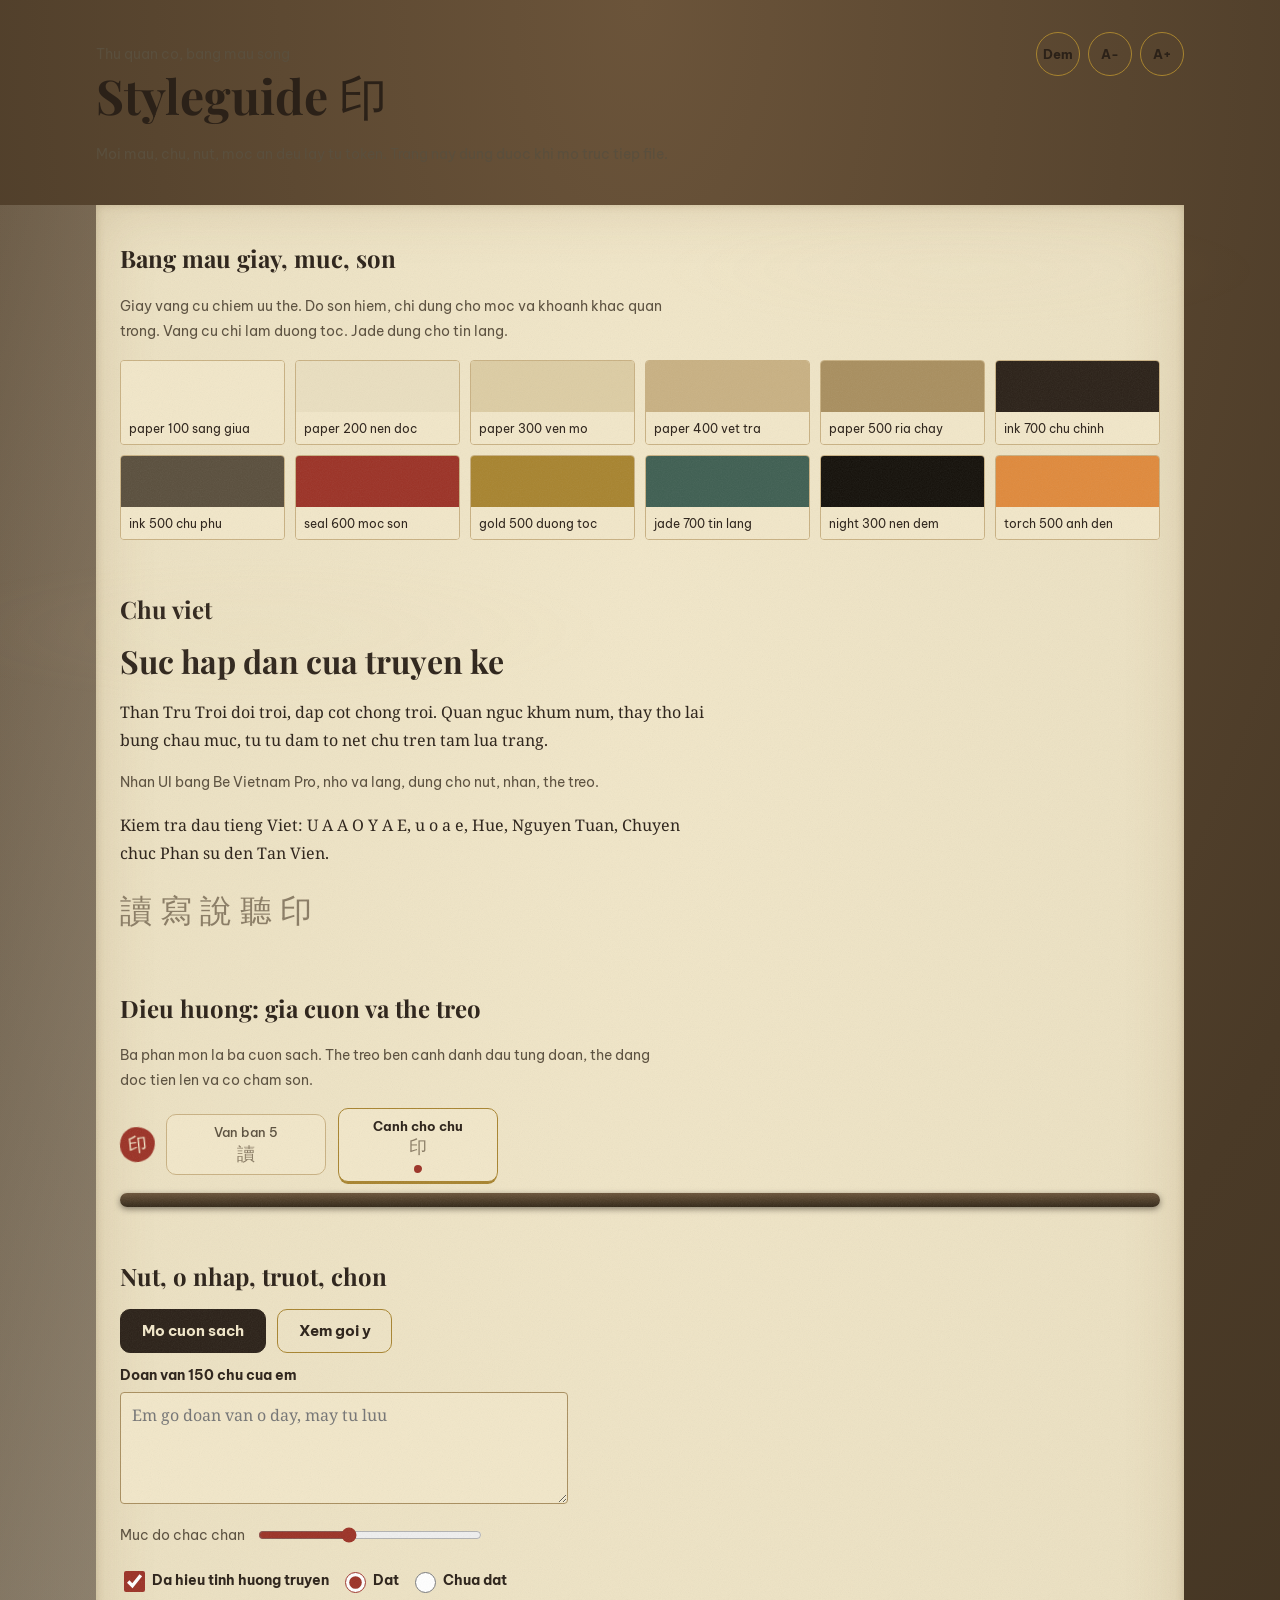
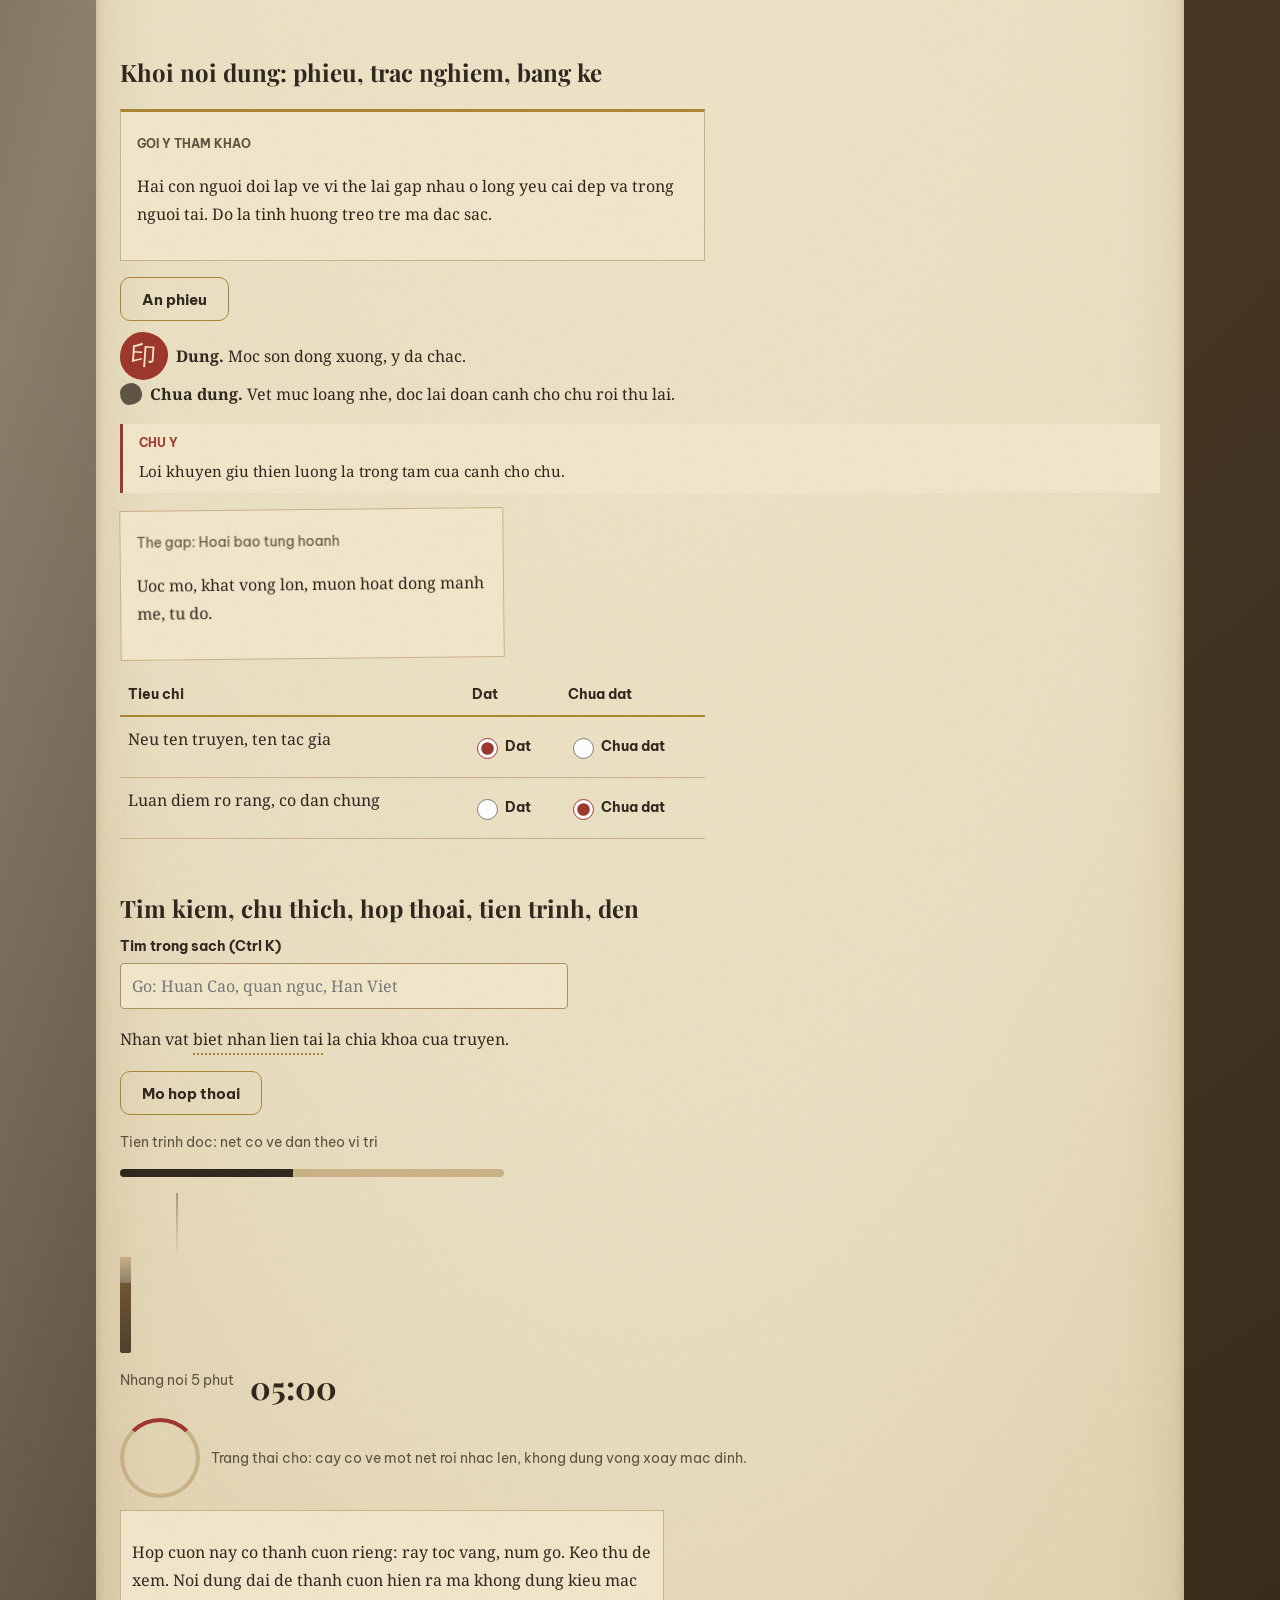
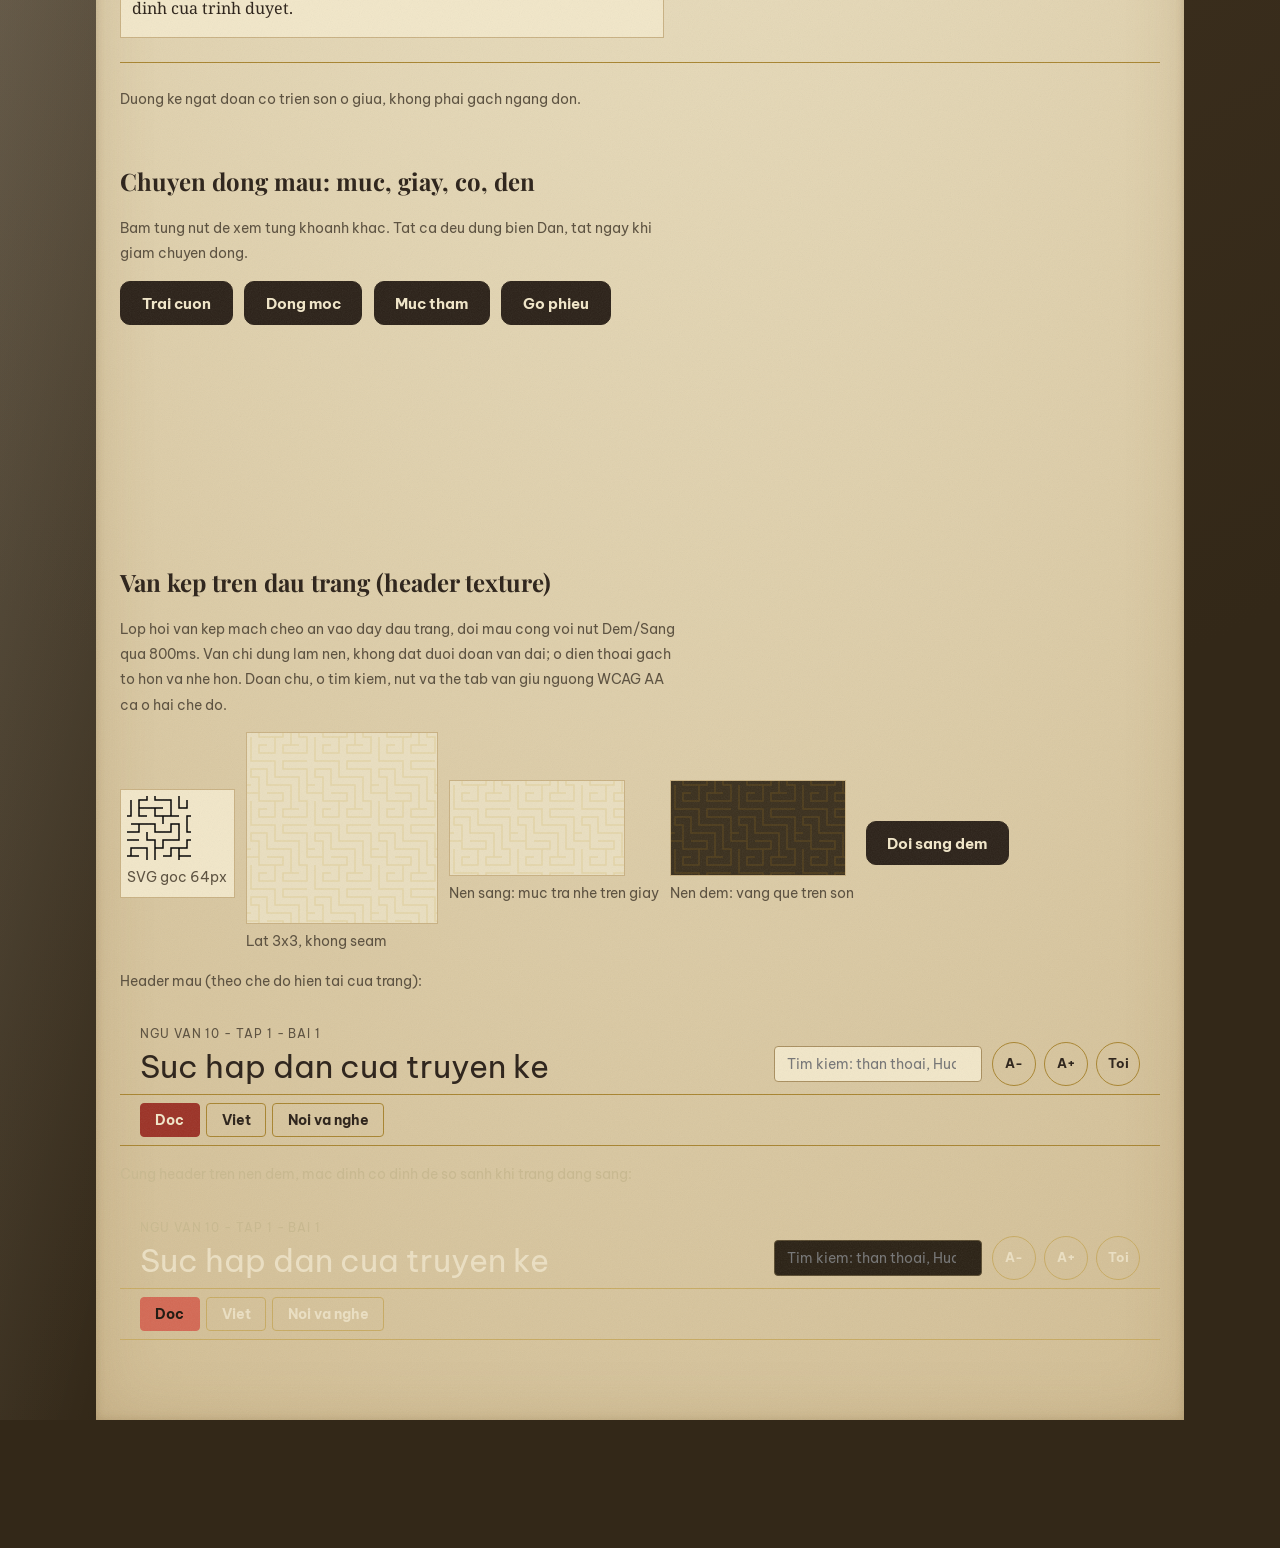
==== commit b7e79752: "add thong tin" ====
--- a/styleguide.html
+++ b/styleguide.html
@@ -44,6 +44,39 @@
 .rule::after{content:"";position:absolute;left:50%;top:-5px;width:9px;height:9px;background:var(--state-seal);transform:translateX(-50%) rotate(45deg);border-radius:2px}
 .sg-head{display:flex;flex-wrap:wrap;gap:1rem;align-items:baseline;justify-content:space-between;margin-bottom:1.5rem}
 .sg-head h1{font-family:var(--font-display);font-size:clamp(2rem,5vw,3rem);margin:0;line-height:1.2}
+/* ---- Header texture section ----
+   styles.css is not loaded here, so the demo header gets a minimal
+   stand-in for its inner layout; the texture layers themselves come
+   from thu-quan.css untouched. */
+.sg-tile{background:var(--surface-scroll-lit);border:1px solid var(--line-soft);padding:.4rem;display:inline-block}
+.sg-tile img{display:block}
+.sg-tex{position:relative;width:192px;height:192px;border:1px solid var(--line-soft);background:var(--header-surface);isolation:isolate;overflow:hidden}
+.sg-tex i{position:absolute;inset:0;background-color:var(--header-pattern-ink);
+  -webkit-mask-image:var(--header-pattern-mask);mask-image:var(--header-pattern-mask);
+  -webkit-mask-size:var(--header-pattern-tile) var(--header-pattern-tile);mask-size:var(--header-pattern-tile) var(--header-pattern-tile);
+  -webkit-mask-repeat:repeat;mask-repeat:repeat;
+  opacity:var(--header-pattern-opacity);mix-blend-mode:var(--header-pattern-blend)}
+.sg-face{width:11rem;height:6rem;border:1px solid var(--line-soft);position:relative;isolation:isolate;background:var(--header-surface);overflow:hidden}
+.sg-face i{position:absolute;inset:0;background-color:var(--header-pattern-ink);
+  -webkit-mask-image:var(--header-pattern-mask);mask-image:var(--header-pattern-mask);
+  -webkit-mask-size:var(--header-pattern-tile) var(--header-pattern-tile);mask-size:var(--header-pattern-tile) var(--header-pattern-tile);
+  -webkit-mask-repeat:repeat;mask-repeat:repeat;
+  opacity:var(--header-pattern-opacity);mix-blend-mode:var(--header-pattern-blend)}
+.sg-face-day{--header-surface:var(--header-surface-day);--header-pattern-ink:var(--header-pattern-ink-day);
+  --header-pattern-opacity:var(--header-pattern-opacity-day);--header-pattern-glow:var(--header-pattern-glow-day);--header-sheen:var(--header-sheen-day)}
+.sg-face-night{--header-surface:var(--header-surface-night);--header-pattern-ink:var(--header-pattern-ink-night);
+  --header-pattern-opacity:var(--header-pattern-opacity-night);--header-pattern-glow:var(--header-pattern-glow-night);--header-sheen:var(--header-sheen-night)}
+.sg-hd{border-bottom:1px solid var(--line-hair)}
+.sg-hd .header-inner{display:flex;flex-wrap:wrap;gap:1rem;justify-content:space-between;align-items:flex-end;max-width:70rem;margin:0 auto;padding:1rem 1.25rem .5rem}
+.sg-hd .brand-kicker{font-family:var(--font-ui);font-size:.72rem;letter-spacing:.08em;text-transform:uppercase;color:var(--text-quiet);margin:0 0 .2rem}
+.sg-hd .brand-title{font-family:var(--font-display);font-size:clamp(1.3rem,3vw,2rem);line-height:1.2;margin:0;color:var(--text-ink)}
+.sg-hd .header-tools{display:flex;gap:.6rem;align-items:center;flex-wrap:wrap}
+.sg-hd .header-tools input{font-family:var(--font-ui);font-size:.85rem;padding:.5rem .7rem;border:1px solid var(--input-line);border-radius:var(--radius-seal);background:var(--input-bg);color:var(--text-ink);min-width:13rem}
+.sg-hd .tabs{display:flex;gap:.4rem;padding:.5rem 1.25rem;border-top:1px solid var(--line-hair);max-width:70rem;margin:0 auto}
+.sg-hd .tabs [role="tab"]{font-family:var(--font-ui);font-size:.85rem;font-weight:700;padding:.45rem .9rem;border:1px solid var(--btn-ghost-line);border-radius:var(--radius-seal);background:transparent;color:var(--text-ink);cursor:pointer}
+.sg-hd .tabs [role="tab"][aria-selected="true"]{background:var(--state-seal);border-color:var(--state-seal);color:var(--on-seal)}
+/* The pinned night twin only matters while the page itself is light. */
+html[data-theme="dark"] .sg-alt{display:none}
 </style>
 </head>
 <body>
@@ -125,7 +158,7 @@
     </section>
 
     <section class="sg-sec" aria-labelledby="sg-blocks">
-      <h2 id="sg-blocks">Khoi noi dung: phieu, trac nghiem, bang ke <span class="stamp-draft">Nháp - cần duyệt</span></h2>
+      <h2 id="sg-blocks">Khoi noi dung: phieu, trac nghiem, bang ke</h2>
       <div class="slip" id="sg-slip">
         <span class="lbl">Goi y tham khao</span>
         <p class="type-b">Hai con nguoi doi lap ve vi the lai gap nhau o long yeu cai dep va trong nguoi tai. Do la tinh huong treo tre ma dac sac.</p>
@@ -184,6 +217,80 @@
         <div class="slip-fold" id="m-fold"><div><div class="slip"><span class="lbl">Phieu an</span><p class="type-b">Mieng giay duoc rut ra va mo phang, khong phai bat tat dot ngot.</p></div></div></div>
       </div>
     </section>
+
+    <section class="sg-sec" aria-labelledby="sg-hdr">
+      <h2 id="sg-hdr">Van kep tren dau trang (header texture)</h2>
+      <p class="lead">Lop hoi van kep mach cheo an vao day dau trang, doi mau cong voi nut Dem/Sang qua 800ms. Van chi dung lam nen, khong dat duoi doan van dai; o dien thoai gach to hon va nhe hon. Doan chu, o tim kiem, nut va the tab van giu nguong WCAG AA ca o hai che do.</p>
+      <div class="demo-row">
+        <figure class="sg-tile" style="margin:0">
+          <img src="images/header-pattern.svg" width="64" height="64" alt="The gach men 64 x 64, file SVG goc">
+          <figcaption class="type-u" style="margin:.3rem 0 0">SVG goc 64px</figcaption>
+        </figure>
+        <div>
+          <div class="sg-tex" aria-hidden="true"><i></i></div>
+          <p class="type-u" style="margin:.3rem 0 0">Lat 3x3, khong seam</p>
+        </div>
+        <div>
+          <div class="sg-face sg-face-day" aria-hidden="true"><i></i></div>
+          <p class="type-u" style="margin:.3rem 0 0">Nen sang: muc tra nhe tren giay</p>
+        </div>
+        <div>
+          <div class="sg-face sg-face-night" aria-hidden="true"><i></i></div>
+          <p class="type-u" style="margin:.3rem 0 0">Nen dem: vang que tren son</p>
+        </div>
+        <button type="button" class="btn-brush" id="sg-hdr-toggle">Doi sang dem</button>
+      </div>
+      <p class="type-u">Header mau (theo che do hien tai cua trang):</p>
+      <div class="sg-hd">
+        <div class="header-texture" aria-hidden="true"><div class="header-tex-ink"></div></div>
+        <div class="header-sheen" aria-hidden="true"></div>
+        <div class="header-inner">
+          <div class="brand">
+            <p class="brand-kicker">Ngu van 10 - Tap 1 - Bai 1</p>
+            <p class="brand-title">Suc hap dan cua truyen ke</p>
+          </div>
+          <div class="header-tools" role="search">
+            <input id="sg-hd-q" type="search" aria-label="Tim kiem mau" placeholder="Tim kiem: than thoai, Huan Cao,...">
+            <div class="desk-tools" role="group" aria-label="Mau nut hien thi">
+              <button type="button" aria-label="Giam co chu">A-</button>
+              <button type="button" aria-label="Tang co chu">A+</button>
+              <button type="button" aria-label="Chuyen che do sang toi">Toi</button>
+            </div>
+          </div>
+        </div>
+        <nav class="tabs" aria-label="Mau ba phan mon">
+          <button type="button" role="tab" aria-selected="true">Doc</button>
+          <button type="button" role="tab" aria-selected="false">Viet</button>
+          <button type="button" role="tab" aria-selected="false">Noi va nghe</button>
+        </nav>
+      </div>
+      <div class="sg-alt" data-theme="dark">
+        <p class="type-u" style="margin-top:1rem">Cung header tren nen dem, mac dinh co dinh de so sanh khi trang dang sang:</p>
+        <div class="sg-hd">
+          <div class="header-texture" aria-hidden="true"><div class="header-tex-ink"></div></div>
+          <div class="header-sheen" aria-hidden="true"></div>
+          <div class="header-inner">
+            <div class="brand">
+              <p class="brand-kicker">Ngu van 10 - Tap 1 - Bai 1</p>
+              <p class="brand-title">Suc hap dan cua truyen ke</p>
+            </div>
+            <div class="header-tools" role="search">
+              <input type="search" aria-label="Tim kiem mau" placeholder="Tim kiem: than thoai, Huan Cao,...">
+              <div class="desk-tools" role="group" aria-label="Mau nut hien thi">
+                <button type="button" aria-label="Giam co chu">A-</button>
+                <button type="button" aria-label="Tang co chu">A+</button>
+                <button type="button" aria-label="Chuyen che do sang toi">Toi</button>
+              </div>
+            </div>
+          </div>
+          <nav class="tabs" aria-label="Mau ba phan mon">
+            <button type="button" role="tab" aria-selected="true">Doc</button>
+            <button type="button" role="tab" aria-selected="false">Viet</button>
+            <button type="button" role="tab" aria-selected="false">Noi va nghe</button>
+          </nav>
+        </div>
+      </div>
+    </section>
   </div>
 </div>
 
@@ -201,17 +308,20 @@
   "use strict";
   var root = document.documentElement;
   var lamp = document.getElementById("sg-lamp");
+  var hdrToggle = document.getElementById("sg-hdr-toggle");
   function syncLamp() {
     var dark = root.getAttribute("data-theme") === "dark";
     lamp.textContent = dark ? "Sang" : "Dem";
     lamp.setAttribute("aria-pressed", String(dark));
+    hdrToggle.textContent = dark ? "Doi dem sang" : "Doi sang dem";
   }
   syncLamp();
-  lamp.addEventListener("click", function () {
-    var next = root.getAttribute("data-theme") === "dark" ? "light" : "dark";
-    root.setAttribute("data-theme", next);
+  function flipTheme() {
+    root.setAttribute("data-theme", root.getAttribute("data-theme") === "dark" ? "light" : "dark");
     syncLamp();
-  });
+  }
+  lamp.addEventListener("click", flipTheme);
+  hdrToggle.addEventListener("click", flipTheme);
   var order = ["small", "medium", "large"];
   document.getElementById("sg-inc").addEventListener("click", function () {
     var i = Math.min(order.length - 1, order.indexOf(root.getAttribute("data-fs")) + 1);
--- a/css/thu-quan-tokens.css
+++ b/css/thu-quan-tokens.css
@@ -65,6 +65,7 @@
   --dur-instant: 120ms;
   --dur-brush: 480ms;
   --dur-unroll: 800ms;
+  --dur-theme: 800ms;
   --ease-settle: cubic-bezier(0.16, 1, 0.3, 1);
   --ease-press: cubic-bezier(0.34, 1.4, 0.64, 1);
 
@@ -122,9 +123,39 @@
   --pattern-tile-mega: 640px;
   --pattern-drift-fine: 90s;
   --pattern-drift-mega: 120s;
-}
-
-html[data-theme="dark"] {
+
+  /* ---- Header texture: key-fret lattice pressed into the header band ----
+     Geometry is an alpha-only mask, mirrored from images/header-pattern.svg
+     into a data URI so it also works from file://. Day = pale tea-ink pressed
+     into warm paper (soft-light presses); night = the same lattice as faint
+     gold-leaf inlay with an ember whisper. Opacity is the contrast dial; AA
+     checked at the worst overlap under text (light 10.7:1 ink / 5.4:1 quiet,
+     dark 7.8:1 / 5.2:1, sheen+glow worst case dark 7.0:1 / 4.7:1).
+     The -day/-night pairs exist so the styleguide can show both faces at
+     once; the plain names are what components consume. */
+  --header-surface-day: var(--paper-200);
+  --header-surface-night: var(--night-scroll);
+  --header-pattern-ink-day: rgb(70 55 32);
+  --header-pattern-ink-night: rgb(214 184 112);
+  --header-pattern-opacity-day: 0.7;
+  --header-pattern-opacity-night: 0.55;
+  --header-pattern-glow-day: drop-shadow(0 0 0 rgb(255 255 255 / 0));
+  --header-pattern-glow-night: drop-shadow(0 0 4px rgb(224 138 60 / 0.15));
+  --header-sheen-day: rgb(255 250 235 / 0.35);
+  --header-sheen-night: rgb(240 214 158 / 0.05);
+  --header-pattern-tile: 64px;
+  --header-pattern-blend: soft-light;
+  --header-surface: var(--header-surface-day);
+  --header-pattern-ink: var(--header-pattern-ink-day);
+  --header-pattern-opacity: var(--header-pattern-opacity-day);
+  --header-pattern-glow: var(--header-pattern-glow-day);
+  --header-sheen: var(--header-sheen-day);
+  --header-pattern-mask: url('data:image/svg+xml;utf8,<svg xmlns="http://www.w3.org/2000/svg" width="64" height="64" viewBox="0 0 64 64"><path fill="none" stroke="%23000" stroke-width="1.5" stroke-linecap="butt" stroke-linejoin="miter" d="M4,4L4,12L4,20L4,28L12,28L20,28L28,28L28,36L28,44L36,44L44,44L52,44L52,52L52,60L52,64M52,0L52,4L60,4L60,12L60,20L52,20L44,20L36,20L36,12L44,12M44,0L44,4L44,12L52,12M44,64L44,60L44,52L36,52L28,52L20,52L20,44L20,36L12,36L4,36L4,44L12,44L12,52L12,60M0,60L4,60L12,60L12,64M12,0L12,4L20,4L28,4M20,12L12,12L12,20L20,20L28,20L28,12L28,4L36,4L36,0M36,64L36,60L28,60L20,60M64,60L60,60L60,52M64,52L60,52L60,44L60,36L52,36L44,36L36,36L36,28L44,28L52,28L60,28M0,52L4,52"/></svg>');
+}
+
+/* Widened from html-only so the styleguide can dress a demo subtree in the
+   night palette (data-theme on a wrapper); no other element uses the attr. */
+html[data-theme="dark"], [data-theme="dark"] {
   color-scheme: dark;
   --surface-desk: var(--night-300);
   --surface-scroll: var(--night-scroll);
@@ -154,6 +185,43 @@
      lacquer desk is near-black */
   --pattern-ink-fine: rgb(200 171 99 / 0.05);
   --pattern-ink-mega: rgb(200 171 99 / 0.075);
+  /* Header texture by lamplight: same lattice, gold-leaf inlay. Opacity and
+     the sheen/glow stay small — AA at the worst overlap is quiet 4.7:1,
+     ink 7.0:1 (sheen+glow), quiet 5.2:1 (line alone). */
+  --header-surface: var(--header-surface-night);
+  --header-pattern-ink: var(--header-pattern-ink-night);
+  --header-pattern-opacity: var(--header-pattern-opacity-night);
+  --header-pattern-glow: var(--header-pattern-glow-night);
+  --header-sheen: var(--header-sheen-night);
+}
+
+/* ---- Theme tween: registered custom properties so the Tối/Sáng flip glides
+   (800ms, inside the requested 700-900ms band) instead of snapping. The
+   registered var interpolates on html; every consumer — background-color,
+   the bottom fade's gradient stops, the calc()'d opacity — rides along.
+   Browsers without @property fall back to an instant swap (the old
+   behavior). The transition sits on html so it owns the single driver;
+   consumers must NOT add their own transition to the same values. */
+@property --header-surface {
+  syntax: "<color>";
+  inherits: true;
+  initial-value: #eadfc0;
+}
+@property --header-pattern-ink {
+  syntax: "<color>";
+  inherits: true;
+  initial-value: rgb(70 55 32);
+}
+@property --header-pattern-opacity {
+  syntax: "<number>";
+  inherits: true;
+  initial-value: 0.7;
+}
+html {
+  transition:
+    --header-surface var(--dur-theme) var(--ease-settle),
+    --header-pattern-ink var(--dur-theme) var(--ease-settle),
+    --header-pattern-opacity var(--dur-theme) var(--ease-settle);
 }
 
 /* ==========================================================================
--- a/css/thu-quan.css
+++ b/css/thu-quan.css
@@ -469,6 +469,99 @@
   @keyframes drift {
     from { transform: translate3d(-8px, 0, 0); }
     to { transform: translate3d(8px, -10px, 0); }
+  }
+}
+
+/* ---------- Header texture: key-fret lattice pressed into the top band ----------
+   Two decorative layers sit inside .site-header and paint BELOW its content:
+   .header-texture (the wrapper carries the glow filter + soft-light blend;
+   its child .header-tex-ink carries the mask + ink fill — the filter must
+   live on the parent, because filter applies before mask on an element, so
+   drop-shadow on the masked element itself would glow a filled rectangle
+   instead of the lattice lines) and .header-sheen (a slow light band,
+   transform only). ::after fades the pattern out at the bottom edge.
+   Geometry, color and duration all come from tokens
+   (css/thu-quan-tokens.css); images/header-pattern.svg is the authored
+   source of the mask, mirrored into a data URI so file:// works. */
+.site-header {
+  position: relative; /* anchor the decorative layers */
+  z-index: 21;         /* stacking context: keeps the -z layers above the
+                          header's own background, below its content */
+}
+/* Specificity beats styles.css's .site-header background shorthand.
+   Deliberately no transition here: --header-surface is a registered
+   @property already tweening on html, and a second driver on the consumer
+   would lag behind it. */
+html .site-header {
+  background-color: var(--header-surface);
+}
+.header-texture {
+  position: absolute;
+  inset: 0;
+  z-index: -1;
+  pointer-events: none;
+  filter: var(--header-pattern-glow);
+  mix-blend-mode: var(--header-pattern-blend);
+  transition: filter var(--dur-theme) var(--ease-settle);
+}
+.header-tex-ink {
+  position: absolute;
+  inset: 0;
+  /* Phone multiplier keeps the registered var on html as the single smooth
+     tween driver; overriding the registered var locally would snap. */
+  opacity: calc(var(--header-pattern-opacity) * var(--header-pattern-opacity-phone, 1));
+}
+@supports ((mask-image: url("x")) or (-webkit-mask-image: url("x"))) {
+  /* Guarded: without mask support this layer stays empty rather than
+     flooding the header with solid ink. */
+  .header-tex-ink {
+    background-color: var(--header-pattern-ink);
+    -webkit-mask-image: var(--header-pattern-mask);
+    mask-image: var(--header-pattern-mask);
+    -webkit-mask-size: var(--header-pattern-tile) var(--header-pattern-tile);
+    mask-size: var(--header-pattern-tile) var(--header-pattern-tile);
+    -webkit-mask-repeat: repeat;
+    mask-repeat: repeat;
+  }
+}
+.site-header::after {
+  content: "";
+  position: absolute;
+  inset: 0;
+  z-index: -1;
+  pointer-events: none;
+  background: linear-gradient(180deg,
+      transparent 0%, transparent 55%, var(--header-surface) 100%);
+}
+/* Tabs ride on the bare texture: styles.css gives the strip an opaque
+   background, this is specific enough to win without !important. */
+html .site-header .tabs {
+  background-color: transparent;
+}
+.header-sheen {
+  position: absolute;
+  top: 0;
+  bottom: 0;
+  left: -40%;
+  width: 40%;
+  z-index: -1;
+  pointer-events: none;
+  background: linear-gradient(105deg,
+      transparent 0%, var(--header-sheen) 50%, transparent 100%);
+}
+@media (prefers-reduced-motion: no-preference) {
+  .header-sheen {
+    animation: header-sheen-drift 28s linear infinite;
+  }
+  @keyframes header-sheen-drift {
+    from { transform: translate3d(0, 0, 0); }
+    to { transform: translate3d(350%, 0, 0); }
+  }
+}
+@media (max-width: 60rem) {
+  .site-header {
+    --header-pattern-tile: 88px;
+    --header-pattern-opacity-phone: 0.62;
   }
 }
 
